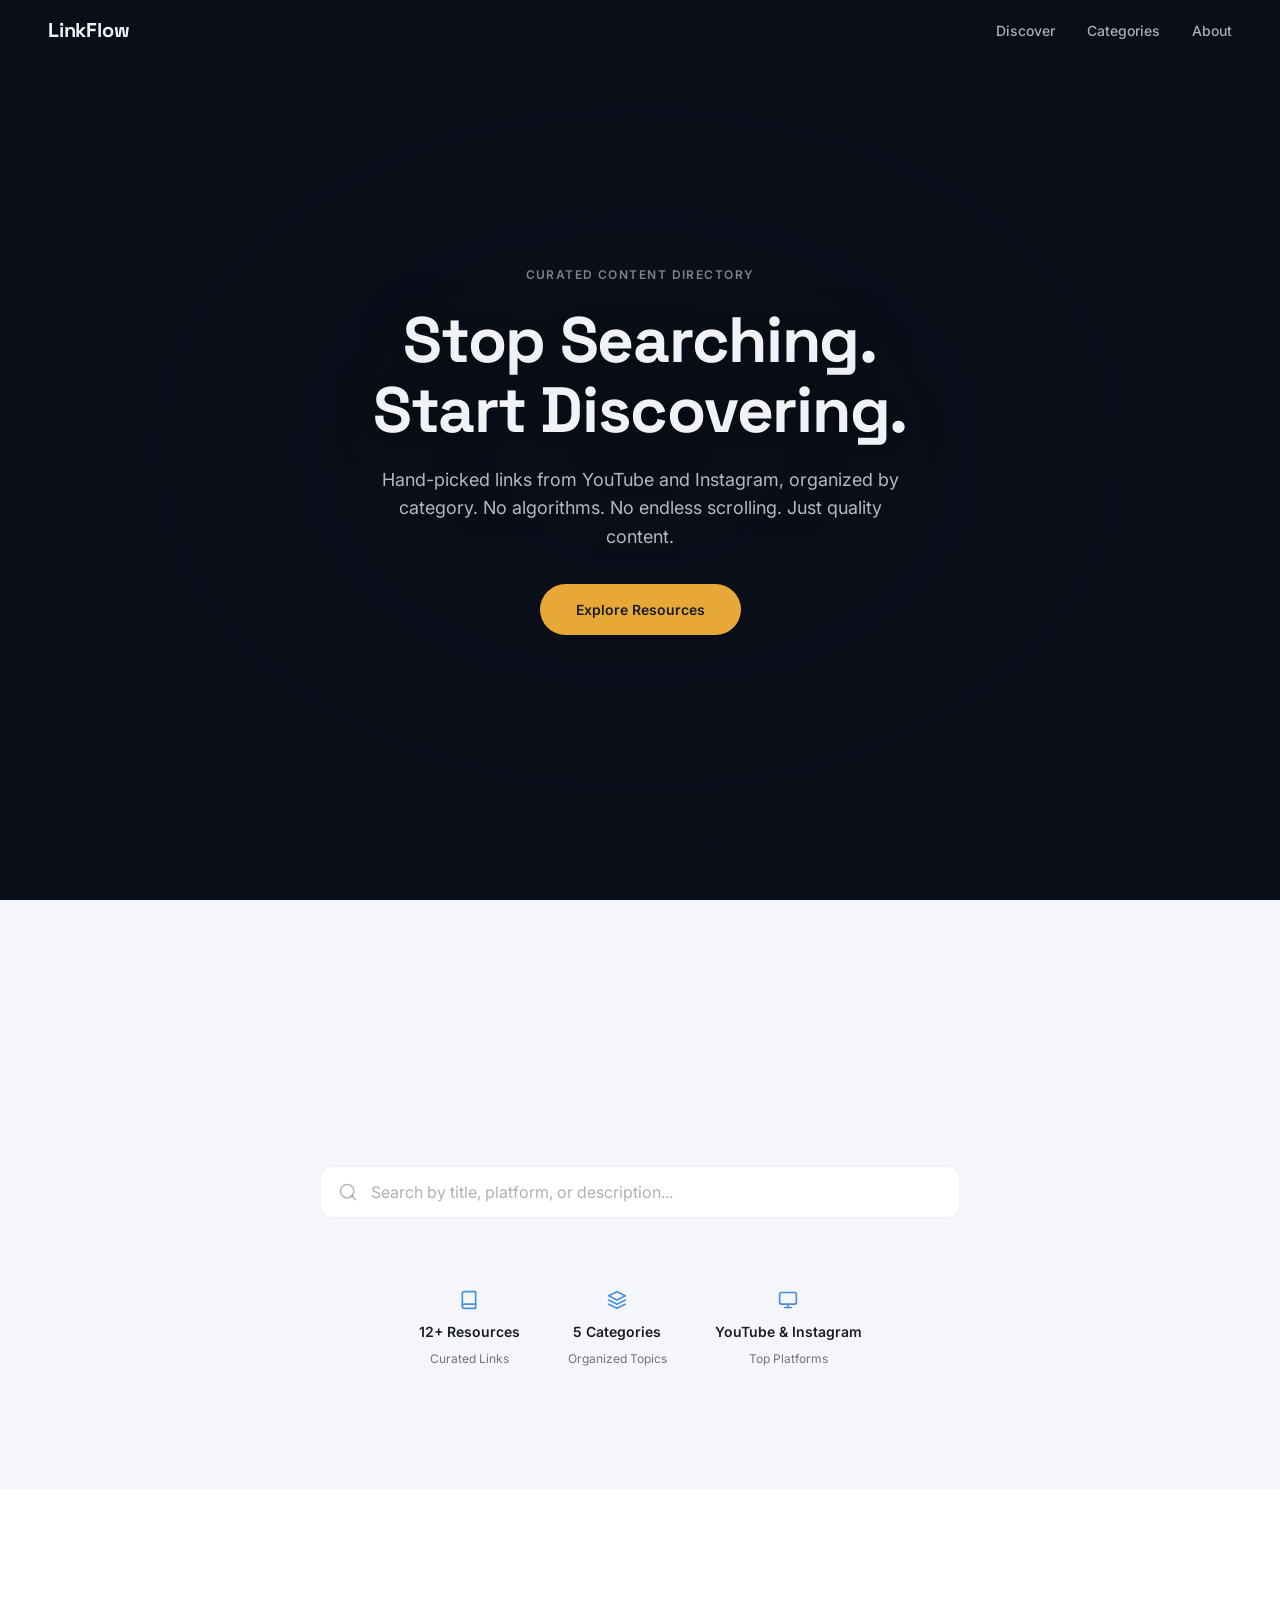
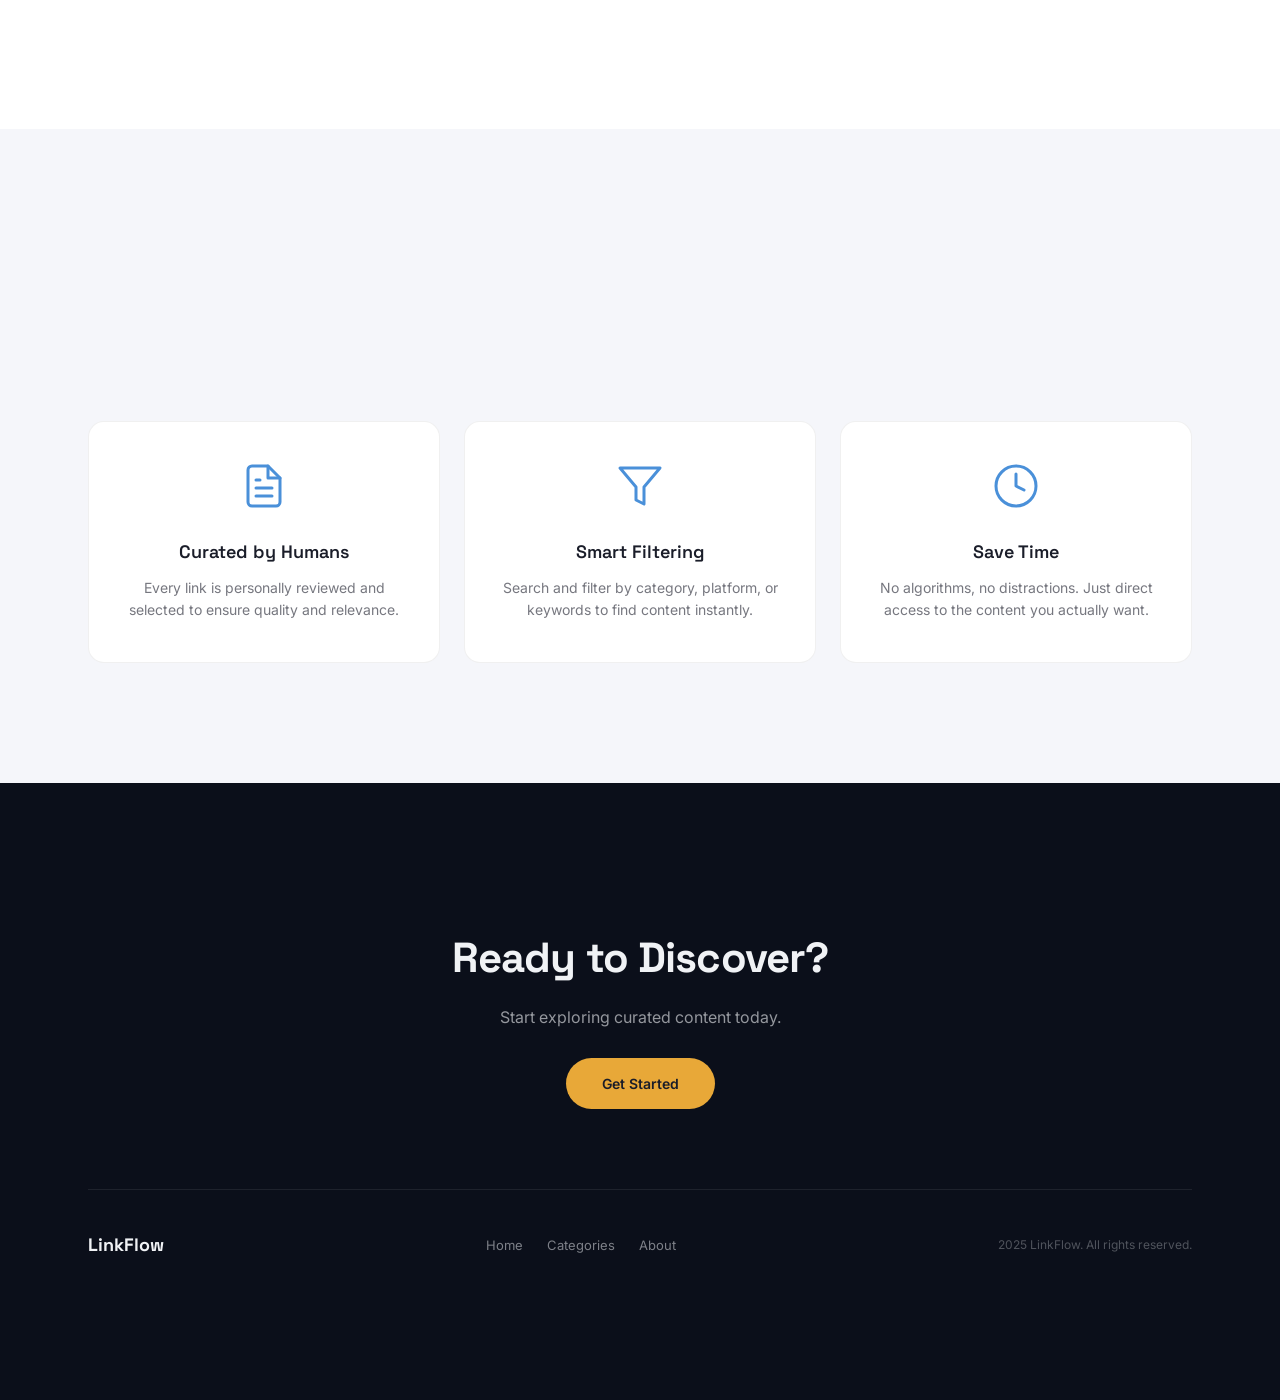
==== index.html @ e03441e5 "This is LinkFlow" ====
<!DOCTYPE html>
<html lang="en">
<head>
  <meta charset="UTF-8">
  <meta name="viewport" content="width=device-width, initial-scale=1.0">
  <title>LinkFlow - Stop Searching. Start Discovering.</title>
  <meta name="description" content="Hand-picked links from YouTube and Instagram, organized by category. No algorithms. No endless scrolling. Just quality content.">

  <!-- Fonts -->
  <link rel="preconnect" href="https://fonts.googleapis.com">
  <link rel="preconnect" href="https://fonts.gstatic.com" crossorigin>
  <link href="https://fonts.googleapis.com/css2?family=Space+Grotesk:wght@400;500;600;700&family=Inter:wght@400;500;600&display=swap" rel="stylesheet">

  <!-- Styles -->
  <link rel="stylesheet" href="style.css">
</head>
<body>

  <!-- ========== NAVIGATION ========== -->
  <nav class="navbar" id="navbar">
    <div class="nav-brand">LinkFlow</div>
    <ul class="nav-links" id="nav-links">
      <li><a href="#hero">Discover</a></li>
      <li><a href="#browse">Categories</a></li>
      <li><a href="#how-it-works">About</a></li>
    </ul>
    <button class="nav-toggle" id="nav-toggle" aria-label="Toggle navigation menu">
      <span></span>
      <span></span>
      <span></span>
    </button>
  </nav>

  <!-- ========== HERO SECTION ========== -->
  <section class="hero" id="hero">
    <!-- Three.js Canvas Background -->
    <canvas id="hero-canvas"></canvas>

    <!-- Subtle radial gradient overlay for text readability -->
    <div class="hero-overlay"></div>

    <!-- Hero Content -->
    <div class="hero-content">
      <p class="hero-eyebrow">Curated Content Directory</p>
      <h1 class="hero-headline">Stop Searching. Start Discovering.</h1>
      <p class="hero-subtitle">
        Hand-picked links from YouTube and Instagram, organized by category. 
        No algorithms. No endless scrolling. Just quality content.
      </p>
      <a href="#browse" class="hero-cta">Explore Resources</a>
    </div>
  </section>

  <!-- ========== CONTENT BAND 1: CATEGORY FILTERS & SEARCH ========== -->
  <section class="content-band content-band-light" id="browse">
    <div class="container">
      <div class="section-header">
        <h2 class="section-title">Browse by Category</h2>
        <p class="section-subtitle">Filter resources to find exactly what you need</p>
      </div>

      <!-- Search Bar -->
      <div class="search-wrapper">
        <svg class="search-icon" width="20" height="20" viewBox="0 0 24 24" fill="none" stroke="currentColor" stroke-width="2" stroke-linecap="round" stroke-linejoin="round">
          <circle cx="11" cy="11" r="8"></circle>
          <line x1="21" y1="21" x2="16.65" y2="16.65"></line>
        </svg>
        <input 
          type="text" 
          class="search-input" 
          id="search-input" 
          placeholder="Search by title, platform, or description..."
          aria-label="Search resources"
        >
      </div>

      <!-- Category Chips -->
      <div class="category-chips" id="category-chips">
        <!-- Chips rendered by JavaScript -->
      </div>

      <!-- Stats Row -->
      <div class="stats-row">
        <div class="stat-item">
          <svg width="20" height="20" viewBox="0 0 24 24" fill="none" stroke="currentColor" stroke-width="2" stroke-linecap="round" stroke-linejoin="round">
            <path d="M4 19.5A2.5 2.5 0 0 1 6.5 17H20"></path>
            <path d="M6.5 2H20v20H6.5A2.5 2.5 0 0 1 4 19.5v-15A2.5 2.5 0 0 1 6.5 2z"></path>
          </svg>
          <span class="stat-value">12+ Resources</span>
          <span class="stat-label">Curated Links</span>
        </div>
        <div class="stat-item">
          <svg width="20" height="20" viewBox="0 0 24 24" fill="none" stroke="currentColor" stroke-width="2" stroke-linecap="round" stroke-linejoin="round">
            <polygon points="12 2 2 7 12 12 22 7 12 2"></polygon>
            <polyline points="2 17 12 22 22 17"></polyline>
            <polyline points="2 12 12 17 22 12"></polyline>
          </svg>
          <span class="stat-value">5 Categories</span>
          <span class="stat-label">Organized Topics</span>
        </div>
        <div class="stat-item">
          <svg width="20" height="20" viewBox="0 0 24 24" fill="none" stroke="currentColor" stroke-width="2" stroke-linecap="round" stroke-linejoin="round">
            <rect x="2" y="3" width="20" height="14" rx="2" ry="2"></rect>
            <line x1="8" y1="21" x2="16" y2="21"></line>
            <line x1="12" y1="17" x2="12" y2="21"></line>
          </svg>
          <span class="stat-value">YouTube & Instagram</span>
          <span class="stat-label">Top Platforms</span>
        </div>
      </div>
    </div>
  </section>

  <!-- ========== CONTENT BAND 2: RESOURCE CARDS ========== -->
  <section class="content-band content-band-white" id="resources">
    <div class="container">
      <div class="cards-grid" id="cards-grid">
        <!-- Resource cards rendered by JavaScript -->
      </div>

      <!-- No results message (hidden by default) -->
      <div class="no-results" id="no-results" style="display: none;">
        <svg width="48" height="48" viewBox="0 0 24 24" fill="none" stroke="currentColor" stroke-width="1.5" stroke-linecap="round" stroke-linejoin="round">
          <circle cx="11" cy="11" r="8"></circle>
          <line x1="21" y1="21" x2="16.65" y2="16.65"></line>
        </svg>
        <h3>No resources found</h3>
        <p>Try adjusting your search or filter to find what you're looking for.</p>
      </div>
    </div>
  </section>

  <!-- ========== CONTENT BAND 3: HOW IT WORKS ========== -->
  <section class="content-band content-band-light" id="how-it-works">
    <div class="container">
      <div class="section-header">
        <h2 class="section-title">How LinkFlow Works</h2>
        <p class="section-subtitle">We hand-pick the best content so you don't have to waste time scrolling</p>
      </div>

      <div class="features-grid">
        <!-- Feature Card 1 -->
        <div class="feature-card">
          <div class="feature-icon">
            <svg width="48" height="48" viewBox="0 0 24 24" fill="none" stroke="currentColor" stroke-width="1.5" stroke-linecap="round" stroke-linejoin="round">
              <path d="M14 2H6a2 2 0 0 0-2 2v16a2 2 0 0 0 2 2h12a2 2 0 0 0 2-2V8z"></path>
              <polyline points="14 2 14 8 20 8"></polyline>
              <line x1="16" y1="13" x2="8" y2="13"></line>
              <line x1="16" y1="17" x2="8" y2="17"></line>
              <polyline points="10 9 9 9 8 9"></polyline>
            </svg>
          </div>
          <h3 class="feature-title">Curated by Humans</h3>
          <p class="feature-description">Every link is personally reviewed and selected to ensure quality and relevance.</p>
        </div>

        <!-- Feature Card 2 -->
        <div class="feature-card">
          <div class="feature-icon">
            <svg width="48" height="48" viewBox="0 0 24 24" fill="none" stroke="currentColor" stroke-width="1.5" stroke-linecap="round" stroke-linejoin="round">
              <polygon points="22 3 2 3 10 12.46 10 19 14 21 14 12.46 22 3"></polygon>
            </svg>
          </div>
          <h3 class="feature-title">Smart Filtering</h3>
          <p class="feature-description">Search and filter by category, platform, or keywords to find content instantly.</p>
        </div>

        <!-- Feature Card 3 -->
        <div class="feature-card">
          <div class="feature-icon">
            <svg width="48" height="48" viewBox="0 0 24 24" fill="none" stroke="currentColor" stroke-width="1.5" stroke-linecap="round" stroke-linejoin="round">
              <circle cx="12" cy="12" r="10"></circle>
              <polyline points="12 6 12 12 16 14"></polyline>
            </svg>
          </div>
          <h3 class="feature-title">Save Time</h3>
          <p class="feature-description">No algorithms, no distractions. Just direct access to the content you actually want.</p>
        </div>
      </div>
    </div>
  </section>

  <!-- ========== CONTENT BAND 4: CTA & FOOTER ========== -->
  <footer class="content-band content-band-dark" id="footer">
    <div class="container">
      <div class="cta-section">
        <h2 class="cta-title">Ready to Discover?</h2>
        <p class="cta-subtitle">Start exploring curated content today.</p>
        <a href="#browse" class="cta-button">Get Started</a>
      </div>

      <div class="footer-divider"></div>

      <div class="footer-row">
        <div class="footer-brand">LinkFlow</div>
        <div class="footer-links">
          <a href="#hero">Home</a>
          <a href="#browse">Categories</a>
          <a href="#how-it-works">About</a>
        </div>
        <div class="footer-copyright">2025 LinkFlow. All rights reserved.</div>
      </div>
    </div>
  </footer>

  <!-- ========== SCRIPTS ========== -->
  <!-- Load Three.js from CDN -->
  <script type="importmap">
  {
    "imports": {
      "three": "https://unpkg.com/three@0.160.0/build/three.module.js",
      "three/addons/": "https://unpkg.com/three@0.160.0/examples/jsm/"
    }
  }
  </script>

  <!-- Resources Data -->
  <script src="resources.js"></script>

  <!-- Main Application Script -->
  <script type="module" src="script.js"></script>
</body>
</html>
---- style.css ----
/* ============================================================
   LinkFlow - Main Stylesheet
   Clean, modern, minimal design with responsive layout.
   Uses CSS custom properties for easy theming.
   ============================================================ */

/* ---------- CSS Custom Properties (Variables) ---------- */
:root {
  /* Colors */
  --color-bg-dark: #0B0F1A;
  --color-bg-light: #F5F6FA;
  --color-bg-white: #FFFFFF;
  --color-text-light: #F0F2F5;
  --color-text-dark: #1A1D29;
  --color-text-muted: rgba(26, 29, 41, 0.6);
  --color-text-muted-light: rgba(240, 242, 245, 0.6);
  --color-accent-blue: #4A90D9;
  --color-accent-amber: #E8A838;
  --color-accent-amber-hover: #F0B84A;
  --color-card-dark: #141B2D;
  --color-border-dark: rgba(255, 255, 255, 0.08);
  --color-border-light: rgba(0, 0, 0, 0.06);
  --color-border-focus: rgba(74, 144, 217, 0.2);
  --color-shadow: rgba(0, 0, 0, 0.08);

  /* Platform colors */
  --color-youtube: #FF0000;
  --color-instagram: #E4405F;

  /* Category colors */
  --color-education: #4A90D9;
  --color-programming: #7B68EE;
  --color-fitness: #2ECC71;
  --color-entertainment: #E67E22;
  --color-gaming: #9B59B6;

  /* Typography */
  --font-headline: 'Space Grotesk', sans-serif;
  --font-body: 'Inter', sans-serif;

  /* Spacing */
  --max-width: 1200px;
  --section-padding: 120px;
  --container-padding: 48px;

  /* Transitions */
  --transition-fast: all 0.2s ease;
  --transition-medium: all 0.3s ease;
  --transition-slow: all 0.6s cubic-bezier(0.16, 1, 0.3, 1);
}

/* ---------- Reset & Base Styles ---------- */
*, *::before, *::after {
  margin: 0;
  padding: 0;
  box-sizing: border-box;
}

html {
  scroll-behavior: smooth;
}

body {
  font-family: var(--font-body);
  font-size: 16px;
  font-weight: 400;
  line-height: 1.65;
  color: var(--color-text-dark);
  background-color: var(--color-bg-dark);
  overflow-x: hidden;
  -webkit-font-smoothing: antialiased;
  -moz-osx-font-smoothing: grayscale;
}

a {
  color: inherit;
  text-decoration: none;
}

button {
  cursor: pointer;
  border: none;
  background: none;
  font-family: inherit;
}

img {
  max-width: 100%;
  height: auto;
  display: block;
}

/* ---------- Container ---------- */
.container {
  max-width: var(--max-width);
  margin: 0 auto;
  padding: 0 var(--container-padding);
}

/* ---------- Navigation ---------- */
.navbar {
  position: fixed;
  top: 0;
  left: 0;
  right: 0;
  height: 60px;
  display: flex;
  align-items: center;
  justify-content: space-between;
  padding: 0 var(--container-padding);
  z-index: 1000;
  background: rgba(11, 15, 26, 0.85);
  backdrop-filter: blur(12px);
  -webkit-backdrop-filter: blur(12px);
  transition: var(--transition-medium);
}

.navbar-solid {
  background: var(--color-bg-dark);
  border-bottom: 1px solid var(--color-border-dark);
}

.nav-brand {
  font-family: var(--font-headline);
  font-size: 20px;
  font-weight: 700;
  color: var(--color-text-light);
  letter-spacing: -0.01em;
}

.nav-links {
  display: flex;
  list-style: none;
  gap: 32px;
}

.nav-links a {
  font-family: var(--font-body);
  font-size: 14px;
  font-weight: 500;
  color: rgba(240, 242, 245, 0.7);
  transition: var(--transition-fast);
  position: relative;
}

.nav-links a::after {
  content: '';
  position: absolute;
  bottom: -4px;
  left: 0;
  width: 0;
  height: 2px;
  background: var(--color-accent-blue);
  transition: width 0.25s ease;
}

.nav-links a:hover {
  color: var(--color-text-light);
}

.nav-links a:hover::after {
  width: 100%;
}

/* Mobile Navigation Toggle */
.nav-toggle {
  display: none;
  flex-direction: column;
  gap: 5px;
  padding: 4px;
  z-index: 1001;
}

.nav-toggle span {
  display: block;
  width: 24px;
  height: 2px;
  background: var(--color-text-light);
  transition: var(--transition-fast);
}

.nav-toggle-active span:nth-child(1) {
  transform: rotate(45deg) translate(5px, 5px);
}

.nav-toggle-active span:nth-child(2) {
  opacity: 0;
}

.nav-toggle-active span:nth-child(3) {
  transform: rotate(-45deg) translate(5px, -5px);
}

/* ---------- Hero Section ---------- */
.hero {
  position: relative;
  width: 100vw;
  height: 100vh;
  display: flex;
  align-items: center;
  justify-content: center;
  overflow: hidden;
}

#hero-canvas {
  position: fixed;
  top: 0;
  left: 0;
  width: 100%;
  height: 100%;
  z-index: 0;
}

.hero-overlay {
  position: absolute;
  top: 0;
  left: 0;
  width: 100%;
  height: 100%;
  background: radial-gradient(ellipse at center, rgba(11, 15, 26, 0.3) 0%, transparent 70%);
  z-index: 1;
  pointer-events: none;
}

.hero-content {
  position: relative;
  z-index: 2;
  text-align: center;
  max-width: 640px;
  padding: 0 24px;
  opacity: 0;
  transform: translateY(30px);
  animation: heroFadeIn 0.8s cubic-bezier(0.16, 1, 0.3, 1) 0.3s forwards;
}

@keyframes heroFadeIn {
  to {
    opacity: 1;
    transform: translateY(0);
  }
}

.hero-eyebrow {
  font-family: var(--font-body);
  font-size: 12px;
  font-weight: 600;
  letter-spacing: 0.12em;
  text-transform: uppercase;
  color: rgba(240, 242, 245, 0.5);
  margin-bottom: 20px;
  opacity: 0;
  animation: heroFadeIn 0.8s cubic-bezier(0.16, 1, 0.3, 1) 0.2s forwards;
}

.hero-headline {
  font-family: var(--font-headline);
  font-size: 64px;
  font-weight: 700;
  letter-spacing: -0.02em;
  color: var(--color-text-light);
  line-height: 1.1;
  text-shadow: 0 2px 40px rgba(0, 0, 0, 0.6);
  margin-bottom: 20px;
  opacity: 0;
  animation: heroFadeIn 0.8s cubic-bezier(0.16, 1, 0.3, 1) 0.4s forwards;
}

.hero-subtitle {
  font-family: var(--font-body);
  font-size: 18px;
  font-weight: 400;
  color: rgba(240, 242, 245, 0.75);
  line-height: 1.6;
  max-width: 540px;
  margin: 0 auto 32px;
  text-shadow: 0 1px 20px rgba(0, 0, 0, 0.5);
  opacity: 0;
  animation: heroFadeIn 0.8s cubic-bezier(0.16, 1, 0.3, 1) 0.55s forwards;
}

.hero-cta {
  display: inline-block;
  background: var(--color-accent-amber);
  color: var(--color-text-dark);
  padding: 14px 36px;
  border-radius: 50px;
  font-family: var(--font-body);
  font-size: 14px;
  font-weight: 600;
  transition: var(--transition-medium);
  opacity: 0;
  animation: heroFadeIn 0.8s cubic-bezier(0.16, 1, 0.3, 1) 0.7s forwards;
}

.hero-cta:hover {
  background: var(--color-accent-amber-hover);
  transform: scale(1.04);
}

/* ---------- Content Bands ---------- */
.content-band {
  position: relative;
  z-index: 10;
  padding: var(--section-padding) 0;
}

.content-band-light {
  background: var(--color-bg-light);
}

.content-band-white {
  background: var(--color-bg-white);
}

.content-band-dark {
  background: var(--color-bg-dark);
}

/* ---------- Section Headers ---------- */
.section-header {
  text-align: center;
  margin-bottom: 48px;
  opacity: 0;
  transform: translateY(40px);
  transition: opacity 0.7s ease, transform 0.7s cubic-bezier(0.16, 1, 0.3, 1);
}

.section-header.visible {
  opacity: 1;
  transform: translateY(0);
}

.section-title {
  font-family: var(--font-headline);
  font-size: 36px;
  font-weight: 600;
  color: var(--color-text-dark);
  margin-bottom: 12px;
}

.section-subtitle {
  font-family: var(--font-body);
  font-size: 16px;
  font-weight: 400;
  color: var(--color-text-muted);
  max-width: 480px;
  margin: 0 auto;
}

/* ---------- Page Header (for sub-pages) ---------- */
.page-header {
  position: relative;
  z-index: 10;
  background: var(--color-bg-dark);
  padding: 140px 0 60px;
  text-align: center;
}

.page-title {
  font-family: var(--font-headline);
  font-size: 48px;
  font-weight: 700;
  color: var(--color-text-light);
  letter-spacing: -0.02em;
  margin-bottom: 12px;
}

.page-subtitle {
  font-family: var(--font-body);
  font-size: 16px;
  color: rgba(240, 242, 245, 0.6);
}

/* ---------- Search Bar ---------- */
.search-wrapper {
  position: relative;
  max-width: 640px;
  margin: 0 auto 32px;
}

.search-icon {
  position: absolute;
  left: 18px;
  top: 50%;
  transform: translateY(-50%);
  color: rgba(26, 29, 41, 0.3);
  pointer-events: none;
}

.search-input {
  width: 100%;
  height: 52px;
  background: var(--color-bg-white);
  border: 1px solid var(--color-border-light);
  border-radius: 12px;
  padding: 0 20px 0 50px;
  font-family: var(--font-body);
  font-size: 16px;
  color: var(--color-text-dark);
  outline: none;
  transition: var(--transition-fast);
}

.search-input::placeholder {
  color: rgba(26, 29, 41, 0.35);
}

.search-input:focus {
  border-color: var(--color-accent-blue);
  box-shadow: 0 0 0 3px rgba(74, 144, 217, 0.12);
}

/* ---------- Category Chips ---------- */
.category-chips {
  display: flex;
  flex-wrap: wrap;
  justify-content: center;
  gap: 10px;
  margin-bottom: 40px;
}

.chip {
  padding: 10px 24px;
  border-radius: 50px;
  font-family: var(--font-body);
  font-size: 13px;
  font-weight: 500;
  border: 1px solid var(--color-border-light);
  background: var(--color-bg-white);
  color: var(--color-text-dark);
  cursor: pointer;
  transition: var(--transition-fast);
  user-select: none;
  outline: none;
}

.chip:hover {
  background: #F0F2F5;
}

.chip:focus {
  box-shadow: 0 0 0 2px var(--color-accent-blue);
}

.chip.active {
  background: var(--color-text-dark);
  color: var(--color-bg-white);
  border-color: var(--color-text-dark);
}

/* ---------- Stats Row ---------- */
.stats-row {
  display: flex;
  justify-content: center;
  gap: 48px;
  flex-wrap: wrap;
  margin-top: 20px;
}

.stat-item {
  display: flex;
  flex-direction: column;
  align-items: center;
  gap: 6px;
  color: var(--color-text-dark);
}

.stat-item svg {
  color: var(--color-accent-blue);
  margin-bottom: 4px;
}

.stat-value {
  font-family: var(--font-body);
  font-size: 14px;
  font-weight: 600;
  color: var(--color-text-dark);
}

.stat-label {
  font-family: var(--font-body);
  font-size: 12px;
  color: var(--color-text-muted);
}

/* ---------- Cards Grid ---------- */
.cards-grid {
  display: grid;
  grid-template-columns: repeat(3, 1fr);
  gap: 24px;
}

/* ---------- Resource Card ---------- */
.resource-card {
  position: relative;
  background: var(--color-bg-white);
  border: 1px solid var(--color-border-light);
  border-radius: 16px;
  padding: 28px;
  box-shadow: 0 2px 12px rgba(0, 0, 0, 0.04);
  cursor: pointer;
  transition: var(--transition-medium);
  overflow: hidden;
}

.resource-card:hover {
  transform: translateY(-4px);
  box-shadow: 0 8px 32px rgba(0, 0, 0, 0.08);
  border-color: var(--color-border-focus);
}

.resource-card:focus {
  outline: 2px solid var(--color-accent-blue);
  outline-offset: 2px;
}

/* Card entrance animation */
.resource-card {
  opacity: 0;
  transform: translateY(50px);
}

.resource-card.visible {
  opacity: 1;
  transform: translateY(0);
  transition: opacity 0.6s ease, transform 0.6s cubic-bezier(0.16, 1, 0.3, 1);
}

/* Platform badge */
.platform-badge {
  position: absolute;
  top: 20px;
  right: 20px;
  width: 28px;
  height: 28px;
  border-radius: 50%;
  display: flex;
  align-items: center;
  justify-content: center;
  font-family: var(--font-headline);
  font-size: 12px;
  font-weight: 700;
  color: #FFFFFF;
}

.platform-badge.youtube {
  background: var(--color-youtube);
}

.platform-badge.instagram {
  background: var(--color-instagram);
}

/* Category tag */
.category-tag {
  display: inline-block;
  padding: 4px 12px;
  border-radius: 20px;
  font-family: var(--font-body);
  font-size: 11px;
  font-weight: 600;
  text-transform: uppercase;
  letter-spacing: 0.04em;
  margin-bottom: 12px;
}

/* Card title */
.card-title {
  font-family: var(--font-headline);
  font-size: 18px;
  font-weight: 600;
  color: var(--color-text-dark);
  margin-bottom: 8px;
  line-height: 1.3;
  padding-right: 36px;
}

/* Card description */
.card-description {
  font-family: var(--font-body);
  font-size: 14px;
  font-weight: 400;
  color: var(--color-text-muted);
  line-height: 1.5;
  display: -webkit-box;
  -webkit-line-clamp: 2;
  -webkit-box-orient: vertical;
  overflow: hidden;
  margin-bottom: 16px;
}

/* Card action row */
.card-action {
  display: flex;
  align-items: center;
  justify-content: space-between;
  margin-top: auto;
}

.card-action-link {
  font-family: var(--font-body);
  font-size: 13px;
  font-weight: 600;
  color: var(--color-accent-blue);
  display: flex;
  align-items: center;
  gap: 6px;
  transition: var(--transition-fast);
}

.card-action-link:hover {
  gap: 10px;
}

.card-action-link svg {
  width: 14px;
  height: 14px;
}

.card-external-icon {
  color: rgba(26, 29, 41, 0.25);
}

/* ---------- No Results ---------- */
.no-results {
  text-align: center;
  padding: 60px 20px;
  color: var(--color-text-muted);
}

.no-results svg {
  margin: 0 auto 16px;
  color: rgba(26, 29, 41, 0.2);
}

.no-results h3 {
  font-family: var(--font-headline);
  font-size: 20px;
  font-weight: 600;
  color: var(--color-text-dark);
  margin-bottom: 8px;
}

.no-results p {
  font-size: 14px;
}

/* ---------- Feature Cards (How It Works) ---------- */
.features-grid {
  display: grid;
  grid-template-columns: repeat(3, 1fr);
  gap: 24px;
}

.feature-card {
  background: var(--color-bg-white);
  border-radius: 16px;
  padding: 40px 32px;
  text-align: center;
  border: 1px solid var(--color-border-light);
  transition: var(--transition-medium);
}

.feature-card:hover {
  box-shadow: 0 8px 32px rgba(0, 0, 0, 0.06);
  transform: translateY(-2px);
}

.feature-icon {
  color: var(--color-accent-blue);
  margin-bottom: 20px;
}

.feature-title {
  font-family: var(--font-headline);
  font-size: 18px;
  font-weight: 600;
  color: var(--color-text-dark);
  margin-bottom: 10px;
}

.feature-description {
  font-family: var(--font-body);
  font-size: 14px;
  font-weight: 400;
  color: var(--color-text-muted);
  line-height: 1.6;
}

/* ---------- CTA Section ---------- */
.cta-section {
  text-align: center;
  padding: 20px 0;
}

.cta-title {
  font-family: var(--font-headline);
  font-size: 42px;
  font-weight: 700;
  color: var(--color-text-light);
  letter-spacing: -0.02em;
  margin-bottom: 12px;
}

.cta-subtitle {
  font-family: var(--font-body);
  font-size: 16px;
  font-weight: 400;
  color: var(--color-text-muted-light);
  margin-bottom: 28px;
}

.cta-button {
  display: inline-block;
  background: var(--color-accent-amber);
  color: var(--color-text-dark);
  padding: 14px 36px;
  border-radius: 50px;
  font-family: var(--font-body);
  font-size: 14px;
  font-weight: 600;
  transition: var(--transition-medium);
}

.cta-button:hover {
  background: var(--color-accent-amber-hover);
  transform: scale(1.04);
}

/* ---------- Footer ---------- */
.footer-divider {
  width: 100%;
  height: 1px;
  background: var(--color-border-dark);
  margin: 60px 0 40px;
}

.footer-row {
  display: flex;
  align-items: center;
  justify-content: space-between;
  flex-wrap: wrap;
  gap: 16px;
  padding-bottom: 20px;
}

.footer-brand {
  font-family: var(--font-headline);
  font-size: 18px;
  font-weight: 700;
  color: var(--color-text-light);
}

.footer-links {
  display: flex;
  gap: 24px;
}

.footer-links a {
  font-family: var(--font-body);
  font-size: 13px;
  font-weight: 400;
  color: rgba(240, 242, 245, 0.5);
  transition: var(--transition-fast);
}

.footer-links a:hover {
  color: var(--color-text-light);
}

.footer-copyright {
  font-family: var(--font-body);
  font-size: 12px;
  color: rgba(240, 242, 245, 0.3);
}

/* ---------- About Page ---------- */
.about-grid {
  display: grid;
  grid-template-columns: repeat(2, 1fr);
  gap: 24px;
  max-width: 800px;
  margin: 0 auto;
}

.about-card {
  background: var(--color-bg-white);
  border-radius: 16px;
  padding: 40px 32px;
  text-align: center;
  border: 1px solid var(--color-border-light);
  transition: var(--transition-medium);
}

.about-card:hover {
  box-shadow: 0 8px 32px rgba(0, 0, 0, 0.06);
}

.about-icon {
  color: var(--color-accent-blue);
  margin-bottom: 20px;
}

.about-card-title {
  font-family: var(--font-headline);
  font-size: 20px;
  font-weight: 600;
  color: var(--color-text-dark);
  margin-bottom: 12px;
}

.about-card-text {
  font-family: var(--font-body);
  font-size: 14px;
  font-weight: 400;
  color: var(--color-text-muted);
  line-height: 1.7;
}

.category-list {
  display: flex;
  flex-wrap: wrap;
  justify-content: center;
  gap: 8px;
  margin-top: 12px;
}

/* ---------- 3D Flip Card Transition Styles ---------- */
.flip-overlay {
  position: fixed;
  top: 0;
  left: 0;
  width: 100%;
  height: 100%;
  background: rgba(11, 15, 26, 0.6);
  backdrop-filter: blur(4px);
  -webkit-backdrop-filter: blur(4px);
  z-index: 998;
  opacity: 0;
  transition: opacity 0.3s ease;
  cursor: pointer;
}

.flip-card-clone {
  position: fixed;
  z-index: 999;
  margin: 0;
  transform-style: preserve-3d;
  transition: all 0.6s cubic-bezier(0.16, 1, 0.3, 1);
  border-radius: 16px;
  overflow: hidden;
}

.flip-card-clone .card-front {
  backface-visibility: hidden;
  -webkit-backface-visibility: hidden;
  position: relative;
  width: 100%;
  height: 100%;
}

.flip-card-clone .card-back {
  position: absolute;
  top: 0;
  left: 0;
  width: 100%;
  height: 100%;
  backface-visibility: hidden;
  -webkit-backface-visibility: hidden;
  transform: rotateY(180deg);
  background: #FFFFFF;
  border-radius: 16px;
  padding: 28px;
  box-sizing: border-box;
  border: 1px solid rgba(0, 0, 0, 0.06);
  box-shadow: 0 8px 32px rgba(0, 0, 0, 0.08);
  display: flex;
  flex-direction: column;
  justify-content: center;
  align-items: center;
  text-align: center;
}

.flip-card-close {
  position: absolute;
  top: 16px;
  right: 16px;
  font-size: 20px;
  color: rgba(26, 29, 41, 0.4);
  cursor: pointer;
  border: none;
  background: none;
  padding: 4px;
  z-index: 10;
  transition: color 0.2s ease;
}

.flip-card-close:hover {
  color: rgba(26, 29, 41, 0.8);
}

/* ---------- Reduced Motion ---------- */
@media (prefers-reduced-motion: reduce) {
  *,
  *::before,
  *::after {
    animation-duration: 0.01ms !important;
    animation-iteration-count: 1 !important;
    transition-duration: 0.01ms !important;
  }

  .hero-content,
  .hero-eyebrow,
  .hero-headline,
  .hero-subtitle,
  .hero-cta {
    opacity: 1;
    transform: none;
  }
}

/* ---------- Responsive: Tablet (768px - 1024px) ---------- */
@media (max-width: 1024px) {
  :root {
    --container-padding: 32px;
  }

  .hero-headline {
    font-size: 48px;
  }

  .cards-grid {
    grid-template-columns: repeat(2, 1fr);
  }

  .features-grid {
    grid-template-columns: repeat(2, 1fr);
  }

  .stats-row {
    gap: 32px;
  }

  .section-title {
    font-size: 32px;
  }
}

/* ---------- Responsive: Mobile (< 768px) ---------- */
@media (max-width: 768px) {
  :root {
    --container-padding: 20px;
    --section-padding: 80px;
  }

  .navbar {
    padding: 0 20px;
  }

  .nav-links {
    position: fixed;
    top: 60px;
    left: 0;
    right: 0;
    flex-direction: column;
    align-items: center;
    gap: 0;
    background: rgba(11, 15, 26, 0.97);
    padding: 16px 0;
    transform: translateY(-100%);
    opacity: 0;
    pointer-events: none;
    transition: transform 0.3s ease, opacity 0.3s ease;
  }

  .nav-links.nav-links-active {
    transform: translateY(0);
    opacity: 1;
    pointer-events: auto;
  }

  .nav-links li {
    width: 100%;
    text-align: center;
  }

  .nav-links a {
    display: block;
    padding: 14px 20px;
    font-size: 16px;
  }

  .nav-links a::after {
    display: none;
  }

  .nav-toggle {
    display: flex;
  }

  .hero-headline {
    font-size: 36px;
  }

  .hero-subtitle {
    font-size: 16px;
  }

  .hero-eyebrow {
    font-size: 11px;
  }

  .cards-grid {
    grid-template-columns: 1fr;
  }

  .features-grid {
    grid-template-columns: 1fr;
  }

  .about-grid {
    grid-template-columns: 1fr;
  }

  .stats-row {
    flex-direction: column;
    gap: 24px;
  }

  .category-chips {
    gap: 8px;
  }

  .chip {
    padding: 8px 18px;
    font-size: 12px;
  }

  .section-title {
    font-size: 28px;
  }

  .page-title {
    font-size: 36px;
  }

  .cta-title {
    font-size: 32px;
  }

  .footer-row {
    flex-direction: column;
    text-align: center;
    gap: 20px;
  }

  .footer-links {
    justify-content: center;
  }
}

/* ---------- Responsive: Small Mobile (< 480px) ---------- */
@media (max-width: 480px) {
  .hero-headline {
    font-size: 30px;
  }

  .resource-card {
    padding: 20px;
  }

  .feature-card {
    padding: 32px 24px;
  }

  .search-wrapper {
    margin-bottom: 20px;
  }

  .search-input {
    height: 46px;
    font-size: 14px;
  }
}
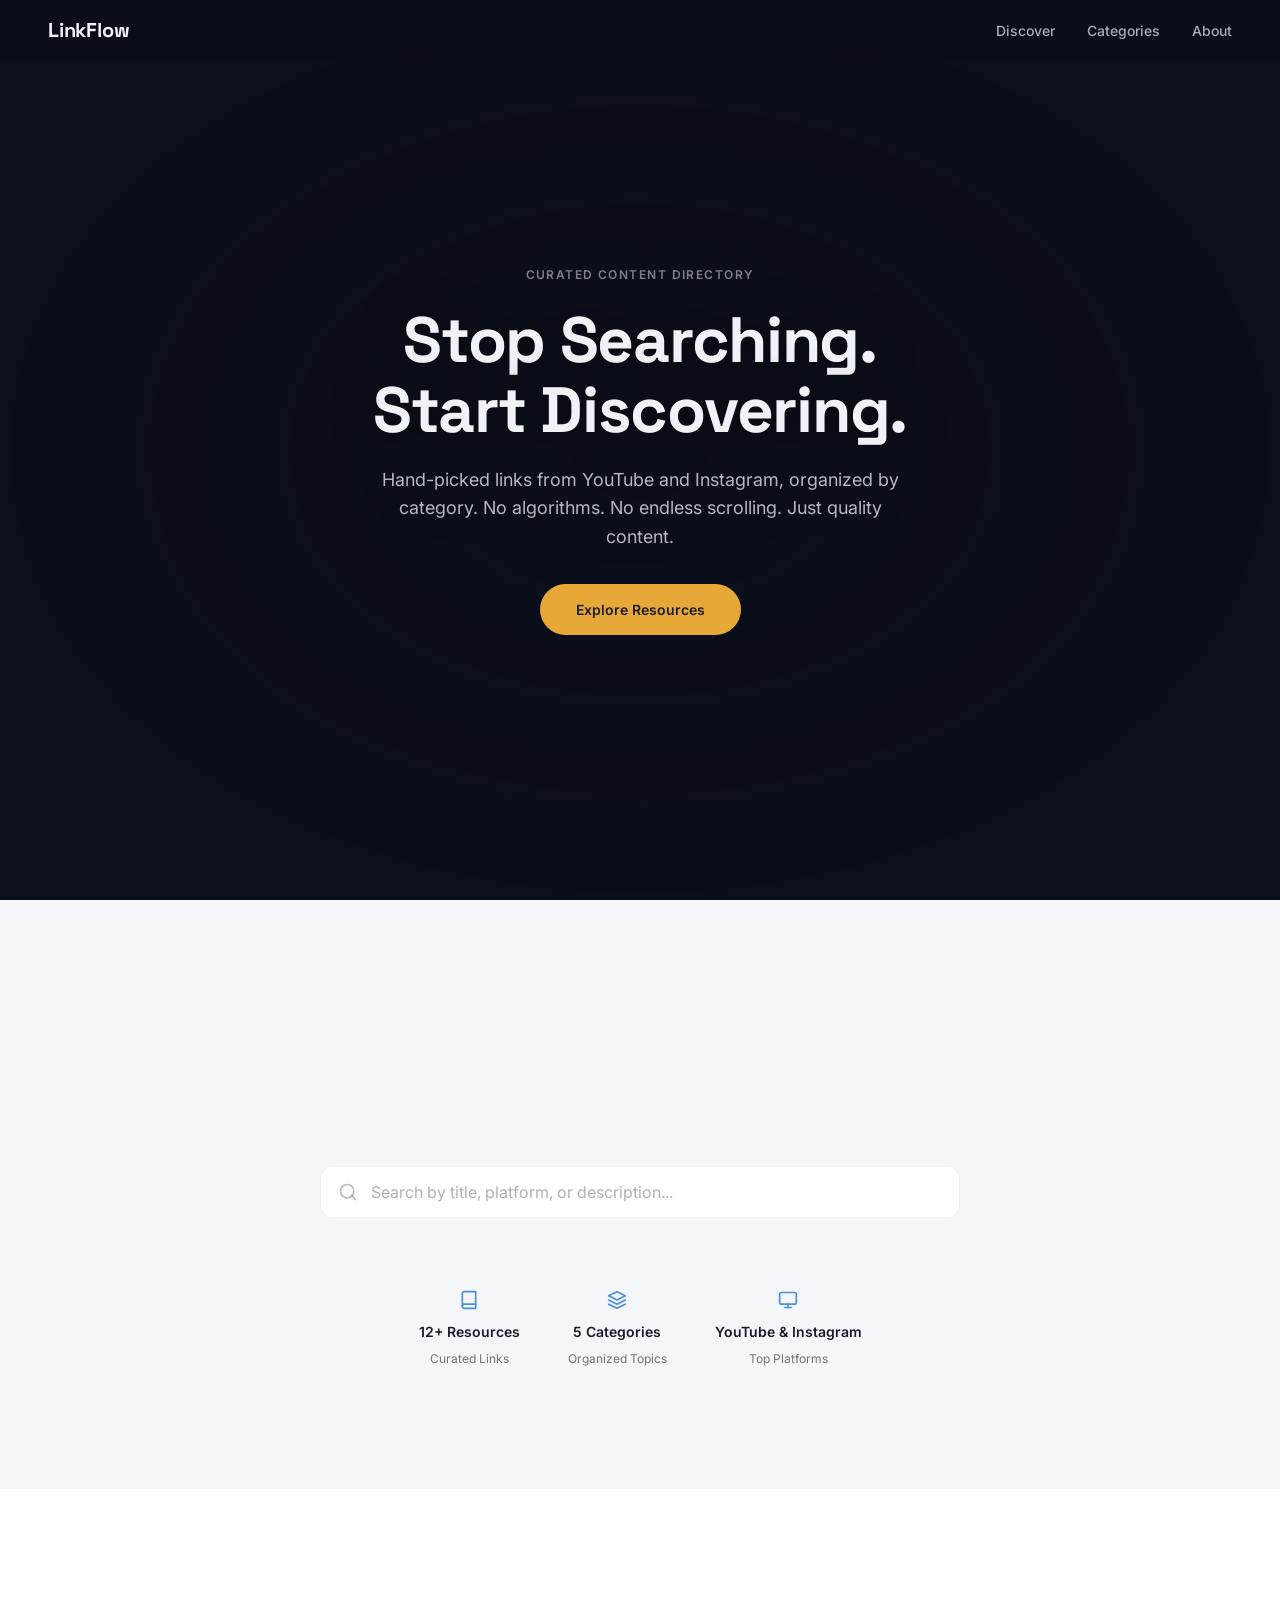
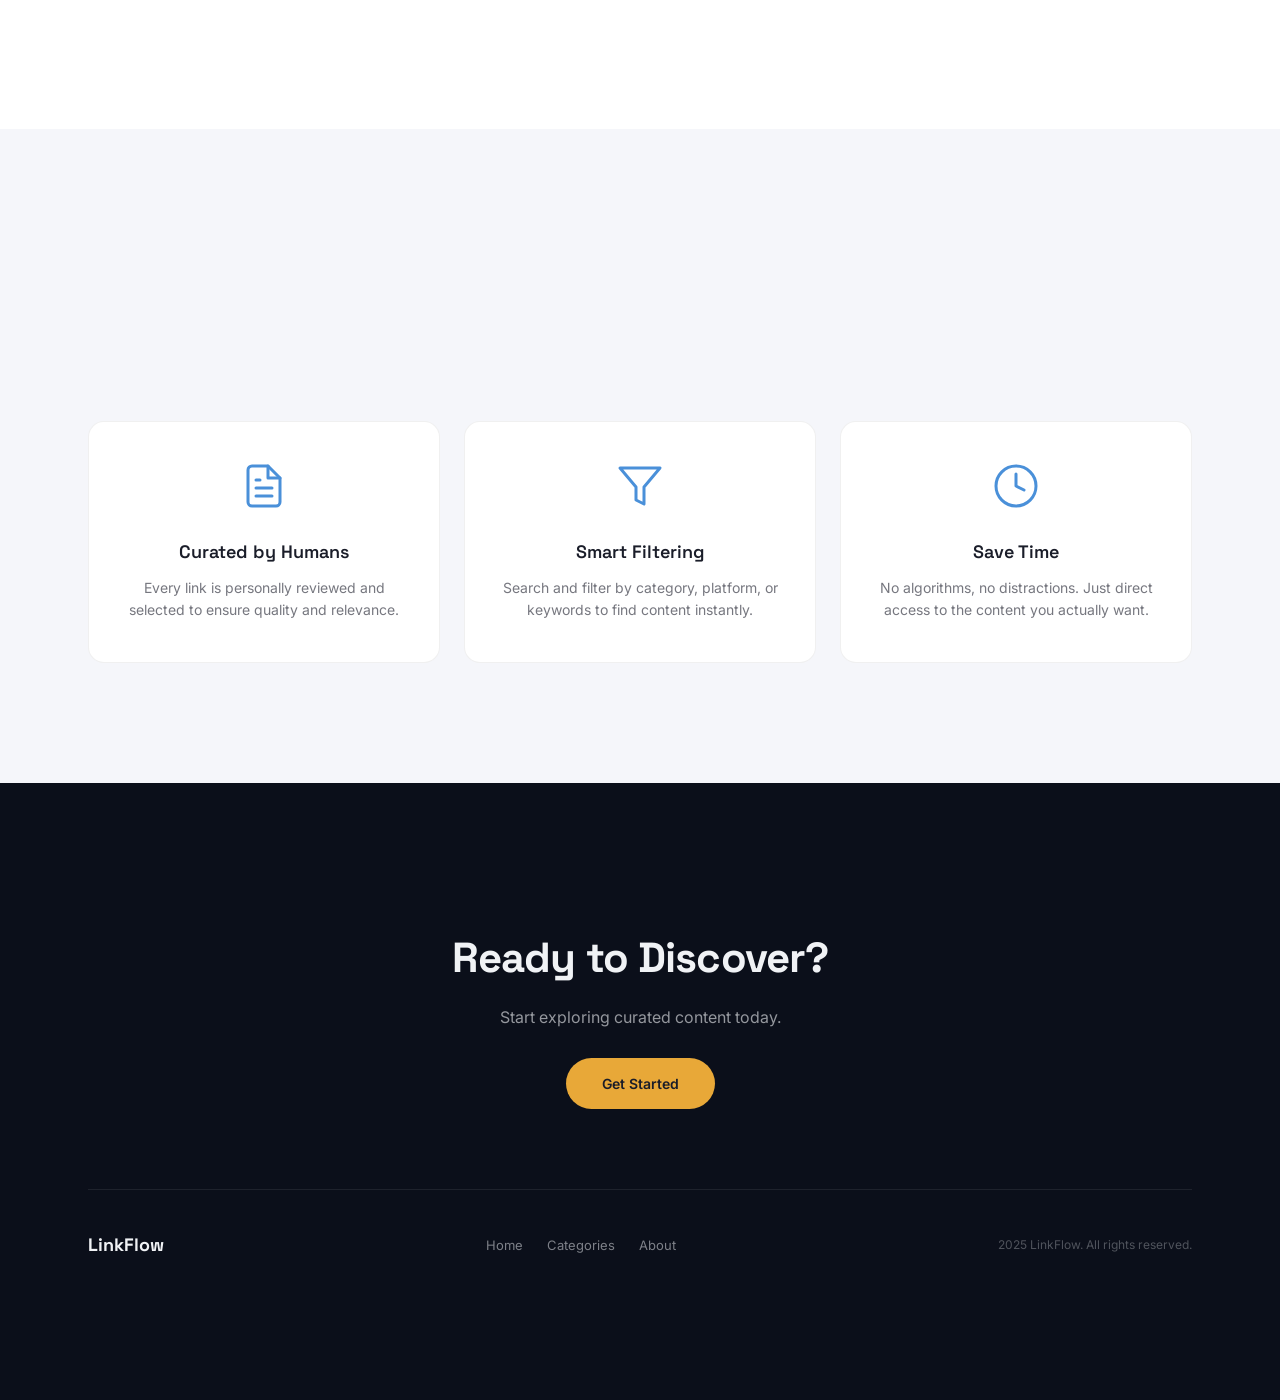
==== commit 3ce48963: "I don't know what i am commit" ====
--- a/index.html
+++ b/index.html
@@ -21,8 +21,8 @@
     <div class="nav-brand">LinkFlow</div>
     <ul class="nav-links" id="nav-links">
       <li><a href="#hero">Discover</a></li>
-      <li><a href="#browse">Categories</a></li>
-      <li><a href="#how-it-works">About</a></li>
+      <li><a href="./pages/categories.html">Categories</a></li>
+      <li><a href="./pages/about.html">About</a></li>
     </ul>
     <button class="nav-toggle" id="nav-toggle" aria-label="Toggle navigation menu">
       <span></span>
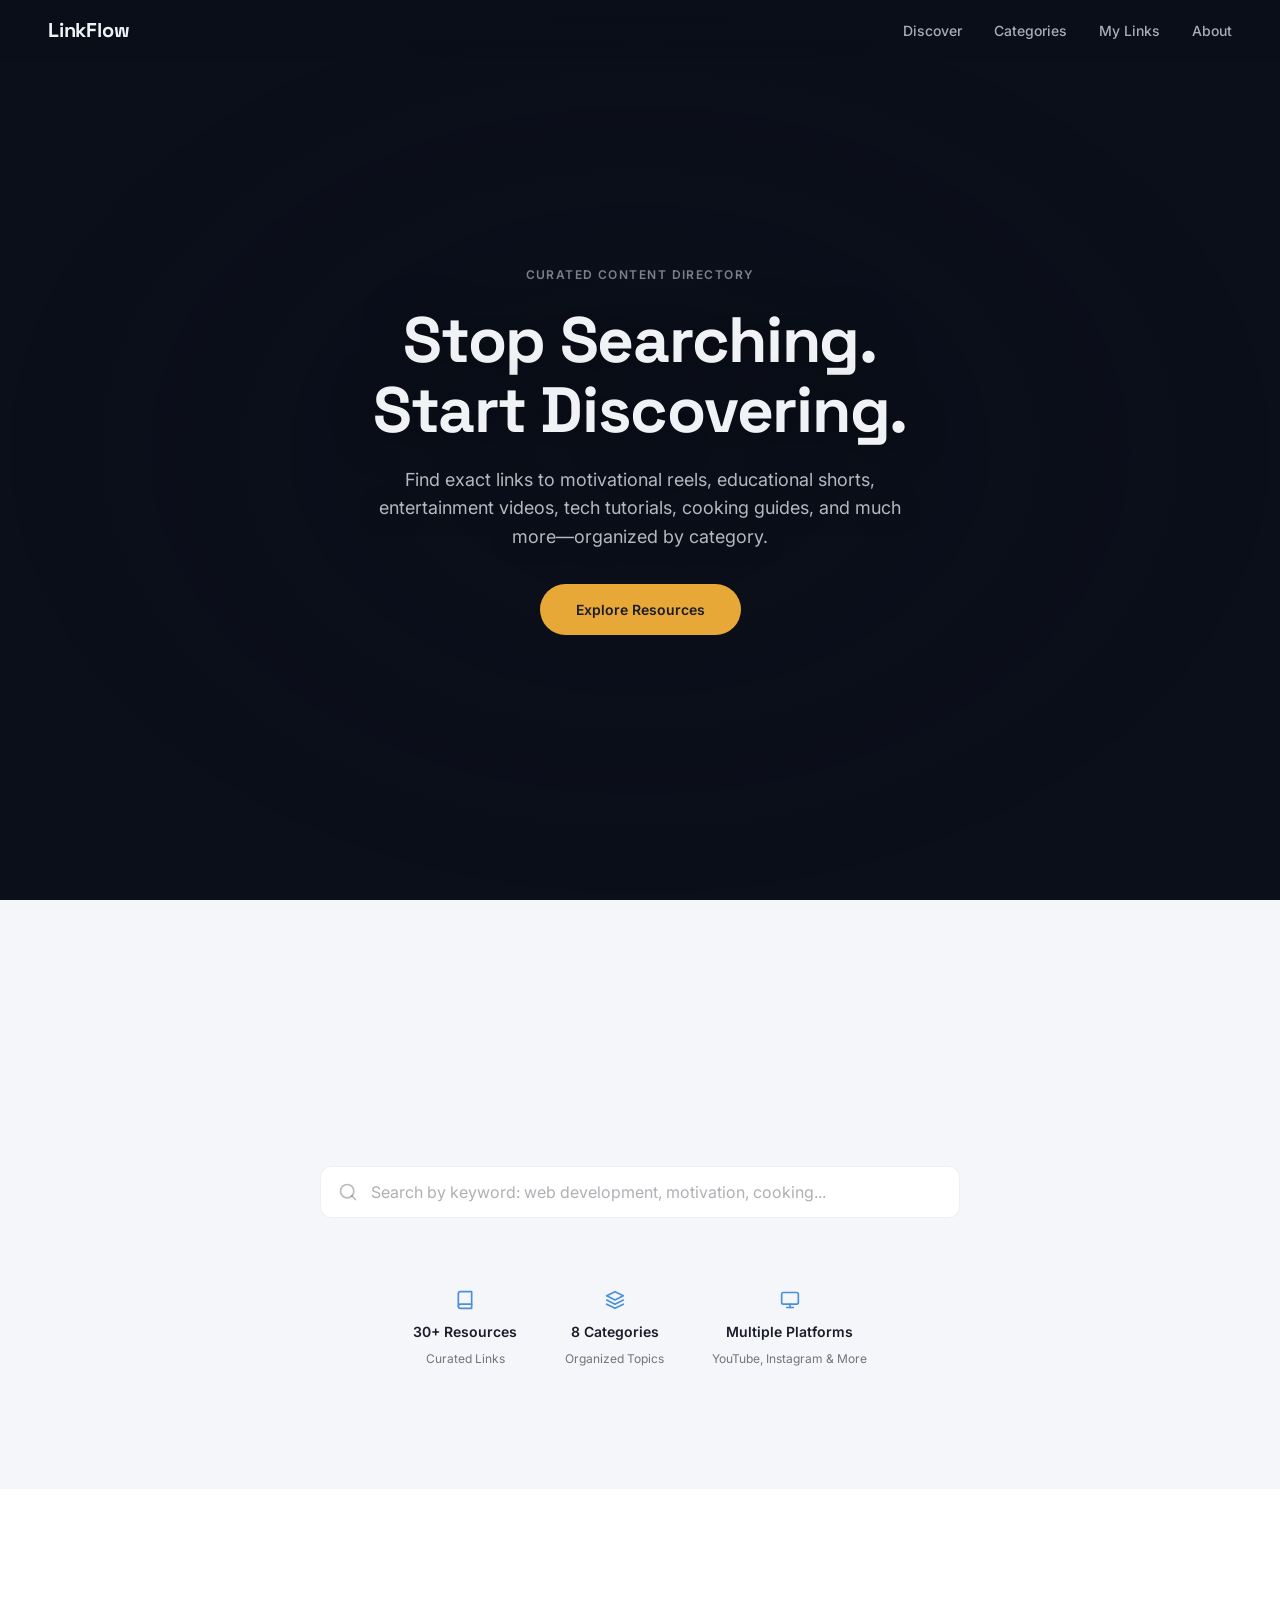
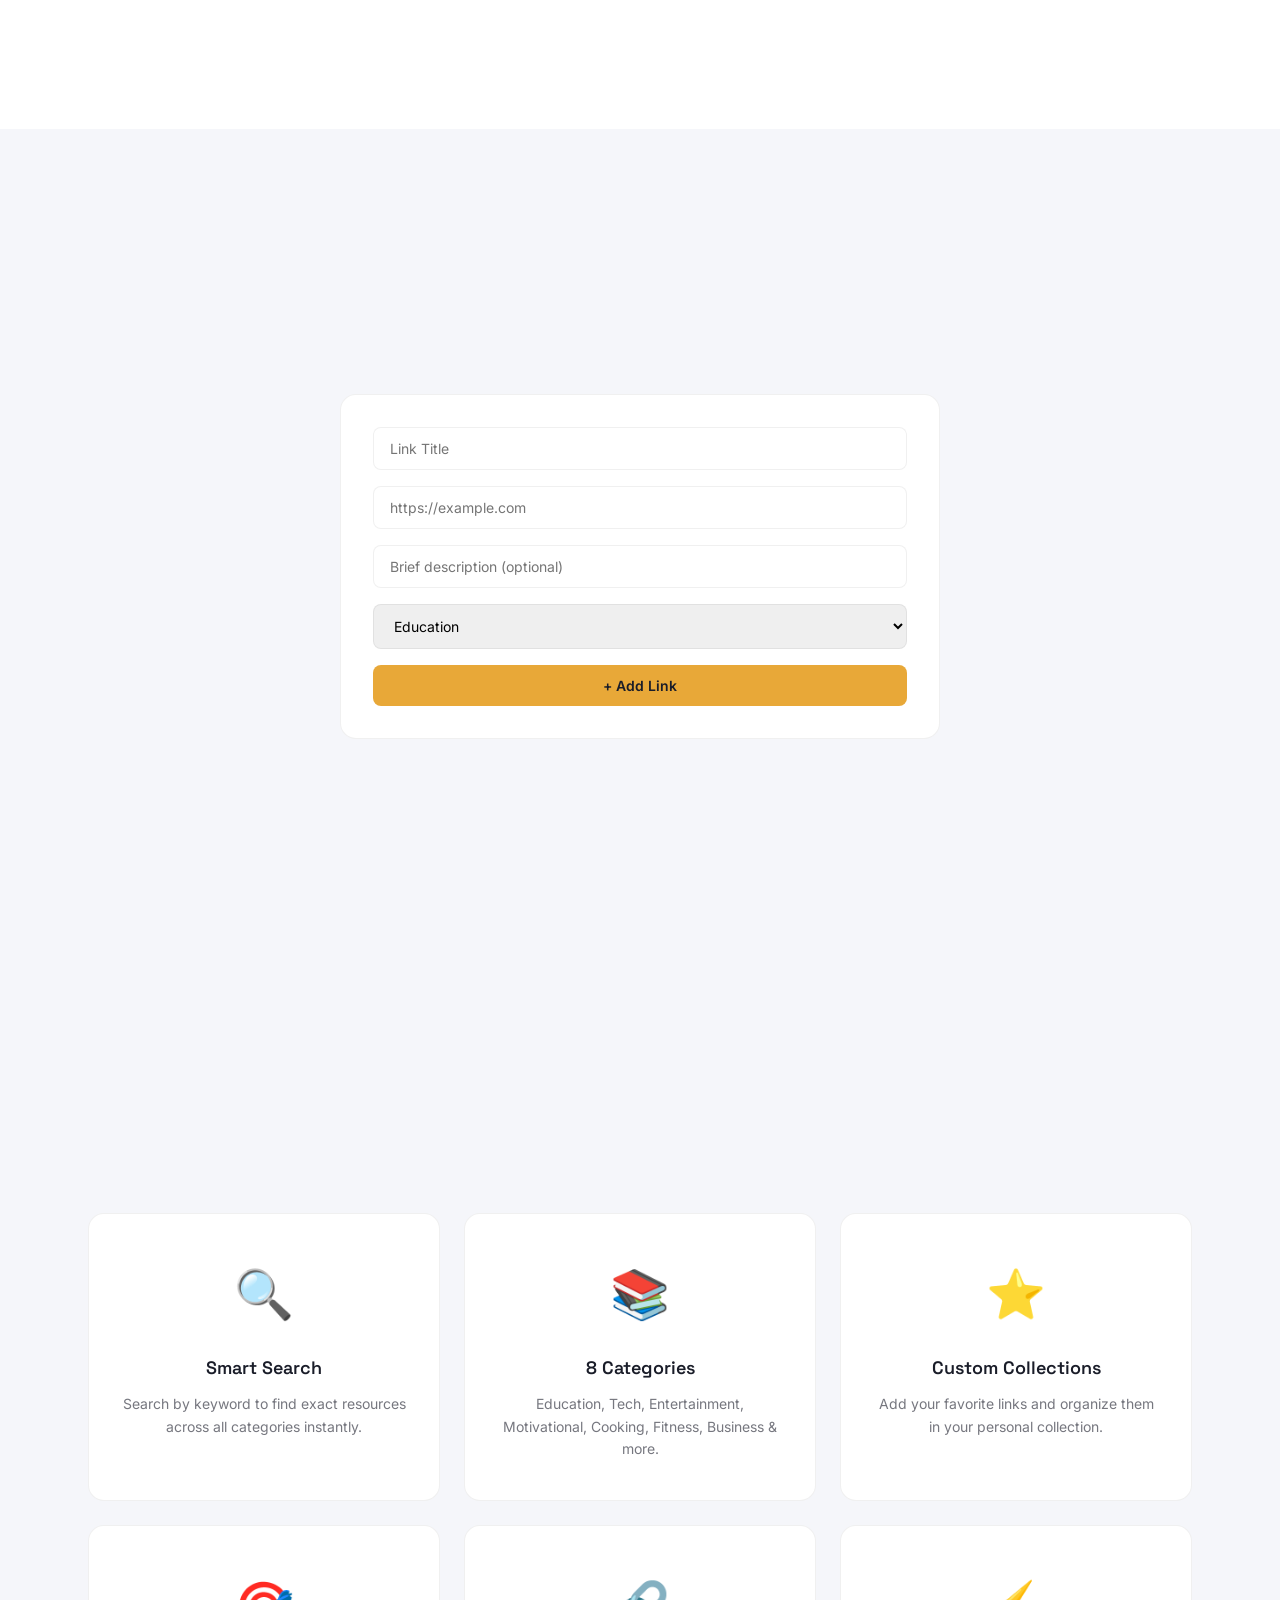
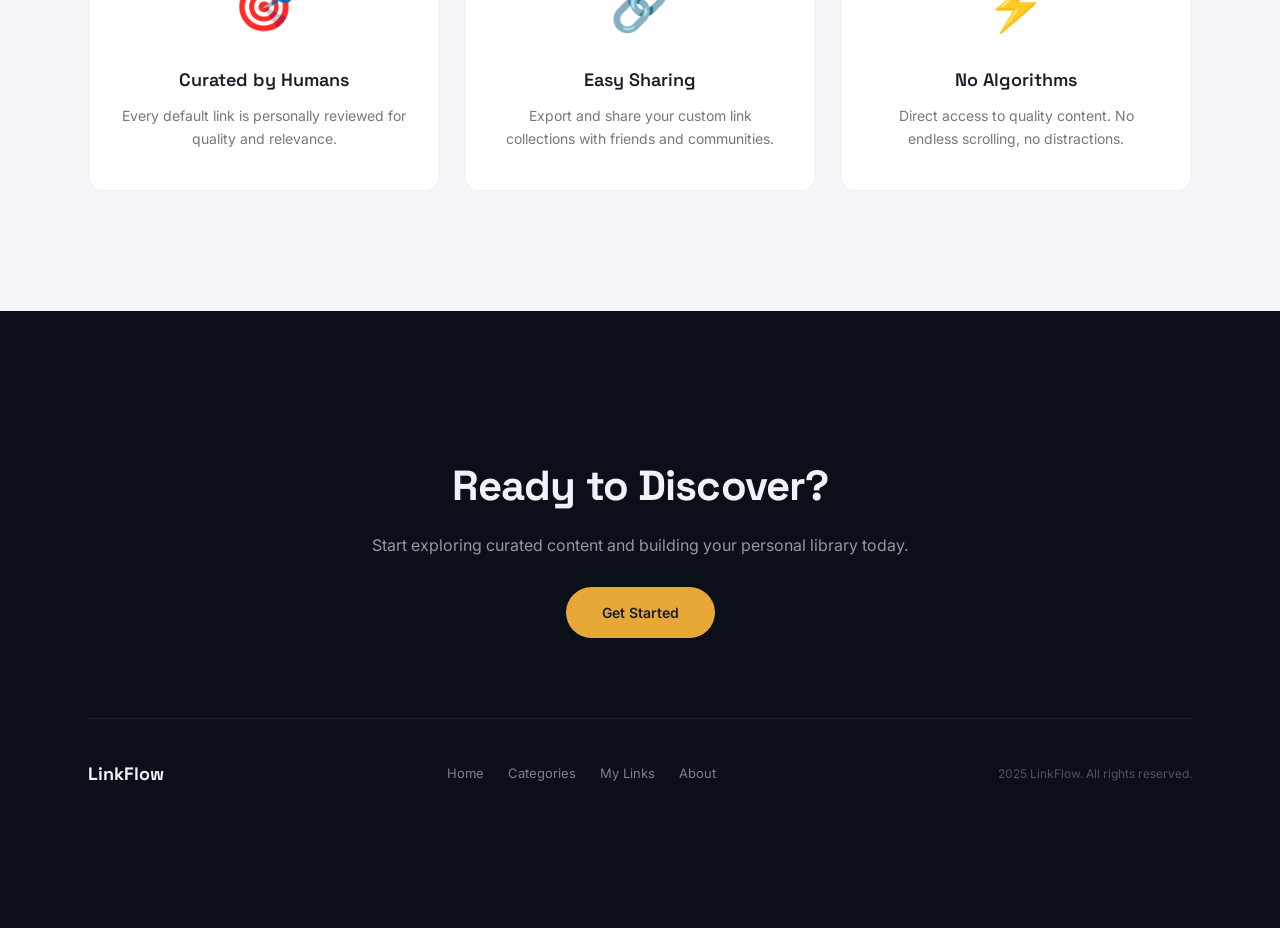
==== commit 375397b1: "🎨 Complete LinkFlow Upgrade: Restructured file organization, added 8 categories, custom links, share" ====
--- a/index.html
+++ b/index.html
@@ -12,7 +12,7 @@
   <link href="https://fonts.googleapis.com/css2?family=Space+Grotesk:wght@400;500;600;700&family=Inter:wght@400;500;600&display=swap" rel="stylesheet">
 
   <!-- Styles -->
-  <link rel="stylesheet" href="style.css">
+  <link rel="stylesheet" href="css/style.css">
 </head>
 <body>
 
@@ -21,8 +21,9 @@
     <div class="nav-brand">LinkFlow</div>
     <ul class="nav-links" id="nav-links">
       <li><a href="#hero">Discover</a></li>
-      <li><a href="./pages/categories.html">Categories</a></li>
-      <li><a href="./pages/about.html">About</a></li>
+      <li><a href="#browse">Categories</a></li>
+      <li><a href="#custom-links-section">My Links</a></li>
+      <li><a href="#how-it-works">About</a></li>
     </ul>
     <button class="nav-toggle" id="nav-toggle" aria-label="Toggle navigation menu">
       <span></span>
@@ -33,19 +34,13 @@
 
   <!-- ========== HERO SECTION ========== -->
   <section class="hero" id="hero">
-    <!-- Three.js Canvas Background -->
     <canvas id="hero-canvas"></canvas>
-
-    <!-- Subtle radial gradient overlay for text readability -->
     <div class="hero-overlay"></div>
-
-    <!-- Hero Content -->
     <div class="hero-content">
       <p class="hero-eyebrow">Curated Content Directory</p>
       <h1 class="hero-headline">Stop Searching. Start Discovering.</h1>
       <p class="hero-subtitle">
-        Hand-picked links from YouTube and Instagram, organized by category. 
-        No algorithms. No endless scrolling. Just quality content.
+        Find exact links to motivational reels, educational shorts, entertainment videos, tech tutorials, cooking guides, and much more—organized by category.
       </p>
       <a href="#browse" class="hero-cta">Explore Resources</a>
     </div>
@@ -56,7 +51,7 @@
     <div class="container">
       <div class="section-header">
         <h2 class="section-title">Browse by Category</h2>
-        <p class="section-subtitle">Filter resources to find exactly what you need</p>
+        <p class="section-subtitle">Search and filter to find exactly what you need</p>
       </div>
 
       <!-- Search Bar -->
@@ -69,7 +64,7 @@
           type="text" 
           class="search-input" 
           id="search-input" 
-          placeholder="Search by title, platform, or description..."
+          placeholder="Search by keyword: web development, motivation, cooking..."
           aria-label="Search resources"
         >
       </div>
@@ -86,7 +81,7 @@
             <path d="M4 19.5A2.5 2.5 0 0 1 6.5 17H20"></path>
             <path d="M6.5 2H20v20H6.5A2.5 2.5 0 0 1 4 19.5v-15A2.5 2.5 0 0 1 6.5 2z"></path>
           </svg>
-          <span class="stat-value">12+ Resources</span>
+          <span class="stat-value" id="stat-resources">30+ Resources</span>
           <span class="stat-label">Curated Links</span>
         </div>
         <div class="stat-item">
@@ -95,7 +90,7 @@
             <polyline points="2 17 12 22 22 17"></polyline>
             <polyline points="2 12 12 17 22 12"></polyline>
           </svg>
-          <span class="stat-value">5 Categories</span>
+          <span class="stat-value">8 Categories</span>
           <span class="stat-label">Organized Topics</span>
         </div>
         <div class="stat-item">
@@ -104,8 +99,8 @@
             <line x1="8" y1="21" x2="16" y2="21"></line>
             <line x1="12" y1="17" x2="12" y2="21"></line>
           </svg>
-          <span class="stat-value">YouTube & Instagram</span>
-          <span class="stat-label">Top Platforms</span>
+          <span class="stat-value">Multiple Platforms</span>
+          <span class="stat-label">YouTube, Instagram & More</span>
         </div>
       </div>
     </div>
@@ -118,7 +113,7 @@
         <!-- Resource cards rendered by JavaScript -->
       </div>
 
-      <!-- No results message (hidden by default) -->
+      <!-- No results message -->
       <div class="no-results" id="no-results" style="display: none;">
         <svg width="48" height="48" viewBox="0 0 24 24" fill="none" stroke="currentColor" stroke-width="1.5" stroke-linecap="round" stroke-linejoin="round">
           <circle cx="11" cy="11" r="8"></circle>
@@ -130,62 +125,109 @@
     </div>
   </section>
 
+  <!-- ========== CUSTOM LINKS SECTION ========== -->
+  <section class="content-band content-band-light" id="custom-links-section">
+    <div class="container">
+      <div class="section-header">
+        <h2 class="section-title">My Custom Links</h2>
+        <p class="section-subtitle">Add your favorite links and share them with others</p>
+      </div>
+
+      <!-- Add Link Form -->
+      <div class="add-link-form-wrapper">
+        <form id="add-link-form" class="add-link-form">
+          <div class="form-group">
+            <input type="text" id="custom-title" placeholder="Link Title" required>
+          </div>
+          <div class="form-group">
+            <input type="url" id="custom-url" placeholder="https://example.com" required>
+          </div>
+          <div class="form-group">
+            <input type="text" id="custom-description" placeholder="Brief description (optional)">
+          </div>
+          <div class="form-group">
+            <select id="custom-category">
+              <option value="Education">Education</option>
+              <option value="Tech">Tech</option>
+              <option value="Entertainment">Entertainment</option>
+              <option value="Motivational">Motivational</option>
+              <option value="Cooking">Cooking</option>
+              <option value="Fitness">Fitness</option>
+              <option value="Business">Business</option>
+              <option value="Other">Other</option>
+            </select>
+          </div>
+          <button type="submit" class="btn-add-link">+ Add Link</button>
+        </form>
+      </div>
+
+      <!-- Custom Links Display -->
+      <div class="custom-links-grid" id="custom-links-grid">
+        <!-- Custom links rendered by JavaScript -->
+      </div>
+
+      <!-- Share Custom Links -->
+      <div class="share-section" id="share-section" style="display: none;">
+        <button id="export-links-btn" class="btn-export">📥 Export My Links</button>
+        <button id="share-links-btn" class="btn-share">🔗 Get Share Link</button>
+      </div>
+    </div>
+  </section>
+
   <!-- ========== CONTENT BAND 3: HOW IT WORKS ========== -->
   <section class="content-band content-band-light" id="how-it-works">
     <div class="container">
       <div class="section-header">
         <h2 class="section-title">How LinkFlow Works</h2>
-        <p class="section-subtitle">We hand-pick the best content so you don't have to waste time scrolling</p>
+        <p class="section-subtitle">Smart search, organized categories, and custom collections</p>
       </div>
 
       <div class="features-grid">
-        <!-- Feature Card 1 -->
-        <div class="feature-card">
-          <div class="feature-icon">
-            <svg width="48" height="48" viewBox="0 0 24 24" fill="none" stroke="currentColor" stroke-width="1.5" stroke-linecap="round" stroke-linejoin="round">
-              <path d="M14 2H6a2 2 0 0 0-2 2v16a2 2 0 0 0 2 2h12a2 2 0 0 0 2-2V8z"></path>
-              <polyline points="14 2 14 8 20 8"></polyline>
-              <line x1="16" y1="13" x2="8" y2="13"></line>
-              <line x1="16" y1="17" x2="8" y2="17"></line>
-              <polyline points="10 9 9 9 8 9"></polyline>
-            </svg>
-          </div>
+        <div class="feature-card">
+          <div class="feature-icon">🔍</div>
+          <h3 class="feature-title">Smart Search</h3>
+          <p class="feature-description">Search by keyword to find exact resources across all categories instantly.</p>
+        </div>
+
+        <div class="feature-card">
+          <div class="feature-icon">📚</div>
+          <h3 class="feature-title">8 Categories</h3>
+          <p class="feature-description">Education, Tech, Entertainment, Motivational, Cooking, Fitness, Business & more.</p>
+        </div>
+
+        <div class="feature-card">
+          <div class="feature-icon">⭐</div>
+          <h3 class="feature-title">Custom Collections</h3>
+          <p class="feature-description">Add your favorite links and organize them in your personal collection.</p>
+        </div>
+
+        <div class="feature-card">
+          <div class="feature-icon">🎯</div>
           <h3 class="feature-title">Curated by Humans</h3>
-          <p class="feature-description">Every link is personally reviewed and selected to ensure quality and relevance.</p>
-        </div>
-
-        <!-- Feature Card 2 -->
-        <div class="feature-card">
-          <div class="feature-icon">
-            <svg width="48" height="48" viewBox="0 0 24 24" fill="none" stroke="currentColor" stroke-width="1.5" stroke-linecap="round" stroke-linejoin="round">
-              <polygon points="22 3 2 3 10 12.46 10 19 14 21 14 12.46 22 3"></polygon>
-            </svg>
-          </div>
-          <h3 class="feature-title">Smart Filtering</h3>
-          <p class="feature-description">Search and filter by category, platform, or keywords to find content instantly.</p>
-        </div>
-
-        <!-- Feature Card 3 -->
-        <div class="feature-card">
-          <div class="feature-icon">
-            <svg width="48" height="48" viewBox="0 0 24 24" fill="none" stroke="currentColor" stroke-width="1.5" stroke-linecap="round" stroke-linejoin="round">
-              <circle cx="12" cy="12" r="10"></circle>
-              <polyline points="12 6 12 12 16 14"></polyline>
-            </svg>
-          </div>
-          <h3 class="feature-title">Save Time</h3>
-          <p class="feature-description">No algorithms, no distractions. Just direct access to the content you actually want.</p>
-        </div>
-      </div>
-    </div>
-  </section>
-
-  <!-- ========== CONTENT BAND 4: CTA & FOOTER ========== -->
+          <p class="feature-description">Every default link is personally reviewed for quality and relevance.</p>
+        </div>
+
+        <div class="feature-card">
+          <div class="feature-icon">🔗</div>
+          <h3 class="feature-title">Easy Sharing</h3>
+          <p class="feature-description">Export and share your custom link collections with friends and communities.</p>
+        </div>
+
+        <div class="feature-card">
+          <div class="feature-icon">⚡</div>
+          <h3 class="feature-title">No Algorithms</h3>
+          <p class="feature-description">Direct access to quality content. No endless scrolling, no distractions.</p>
+        </div>
+      </div>
+    </div>
+  </section>
+
+  <!-- ========== FOOTER ========== -->
   <footer class="content-band content-band-dark" id="footer">
     <div class="container">
       <div class="cta-section">
         <h2 class="cta-title">Ready to Discover?</h2>
-        <p class="cta-subtitle">Start exploring curated content today.</p>
+        <p class="cta-subtitle">Start exploring curated content and building your personal library today.</p>
         <a href="#browse" class="cta-button">Get Started</a>
       </div>
 
@@ -196,6 +238,7 @@
         <div class="footer-links">
           <a href="#hero">Home</a>
           <a href="#browse">Categories</a>
+          <a href="#custom-links-section">My Links</a>
           <a href="#how-it-works">About</a>
         </div>
         <div class="footer-copyright">2025 LinkFlow. All rights reserved.</div>
@@ -215,9 +258,12 @@
   </script>
 
   <!-- Resources Data -->
-  <script src="resources.js"></script>
+  <script src="js/resources.js"></script>
+
+  <!-- Utility Functions -->
+  <script src="js/utils.js"></script>
 
   <!-- Main Application Script -->
-  <script type="module" src="script.js"></script>
+  <script src="js/script.js"></script>
 </body>
-</html>
+</html>
--- a/css/style.css
+++ b/css/style.css
@@ -0,0 +1,1057 @@
+/* ============================================================
+   LinkFlow - Main Stylesheet
+   Clean, modern, minimal design with responsive layout.
+   Uses CSS custom properties for easy theming.
+   ============================================================ */
+
+/* ---------- CSS Custom Properties (Variables) ---------- */
+:root {
+  /* Colors */
+  --color-bg-dark: #0B0F1A;
+  --color-bg-light: #F5F6FA;
+  --color-bg-white: #FFFFFF;
+  --color-text-light: #F0F2F5;
+  --color-text-dark: #1A1D29;
+  --color-text-muted: rgba(26, 29, 41, 0.6);
+  --color-text-muted-light: rgba(240, 242, 245, 0.6);
+  --color-accent-blue: #4A90D9;
+  --color-accent-amber: #E8A838;
+  --color-accent-amber-hover: #F0B84A;
+  --color-card-dark: #141B2D;
+  --color-border-dark: rgba(255, 255, 255, 0.08);
+  --color-border-light: rgba(0, 0, 0, 0.06);
+  --color-border-focus: rgba(74, 144, 217, 0.2);
+  --color-shadow: rgba(0, 0, 0, 0.08);
+
+  /* Platform colors */
+  --color-youtube: #FF0000;
+  --color-instagram: #E4405F;
+
+  /* Category colors */
+  --color-education: #4A90D9;
+  --color-tech: #7B68EE;
+  --color-entertainment: #E67E22;
+  --color-motivational: #FF6B6B;
+  --color-cooking: #F38181;
+  --color-fitness: #2ECC71;
+  --color-business: #3498DB;
+  --color-other: #95A5A6;
+
+  /* Typography */
+  --font-headline: 'Space Grotesk', sans-serif;
+  --font-body: 'Inter', sans-serif;
+
+  /* Spacing */
+  --max-width: 1200px;
+  --section-padding: 120px;
+  --container-padding: 48px;
+
+  /* Transitions */
+  --transition-fast: all 0.2s ease;
+  --transition-medium: all 0.3s ease;
+  --transition-slow: all 0.6s cubic-bezier(0.16, 1, 0.3, 1);
+}
+
+/* ---------- Reset & Base Styles ---------- */
+*, *::before, *::after {
+  margin: 0;
+  padding: 0;
+  box-sizing: border-box;
+}
+
+html {
+  scroll-behavior: smooth;
+}
+
+body {
+  font-family: var(--font-body);
+  font-size: 16px;
+  font-weight: 400;
+  line-height: 1.65;
+  color: var(--color-text-dark);
+  background-color: var(--color-bg-dark);
+  overflow-x: hidden;
+  -webkit-font-smoothing: antialiased;
+  -moz-osx-font-smoothing: grayscale;
+}
+
+a {
+  color: inherit;
+  text-decoration: none;
+}
+
+button {
+  cursor: pointer;
+  border: none;
+  background: none;
+  font-family: inherit;
+}
+
+img {
+  max-width: 100%;
+  height: auto;
+  display: block;
+}
+
+input, select, textarea {
+  font-family: inherit;
+}
+
+/* ---------- Container ---------- */
+.container {
+  max-width: var(--max-width);
+  margin: 0 auto;
+  padding: 0 var(--container-padding);
+}
+
+/* ---------- Navigation ---------- */
+.navbar {
+  position: fixed;
+  top: 0;
+  left: 0;
+  right: 0;
+  height: 60px;
+  display: flex;
+  align-items: center;
+  justify-content: space-between;
+  padding: 0 var(--container-padding);
+  z-index: 1000;
+  background: rgba(11, 15, 26, 0.85);
+  backdrop-filter: blur(12px);
+  -webkit-backdrop-filter: blur(12px);
+  transition: var(--transition-medium);
+}
+
+.navbar-solid {
+  background: var(--color-bg-dark);
+  border-bottom: 1px solid var(--color-border-dark);
+}
+
+.nav-brand {
+  font-family: var(--font-headline);
+  font-size: 20px;
+  font-weight: 700;
+  color: var(--color-text-light);
+  letter-spacing: -0.01em;
+}
+
+.nav-links {
+  display: flex;
+  list-style: none;
+  gap: 32px;
+}
+
+.nav-links a {
+  font-family: var(--font-body);
+  font-size: 14px;
+  font-weight: 500;
+  color: rgba(240, 242, 245, 0.7);
+  transition: var(--transition-fast);
+  position: relative;
+}
+
+.nav-links a::after {
+  content: '';
+  position: absolute;
+  bottom: -4px;
+  left: 0;
+  width: 0;
+  height: 2px;
+  background: var(--color-accent-blue);
+  transition: width 0.25s ease;
+}
+
+.nav-links a:hover {
+  color: var(--color-text-light);
+}
+
+.nav-links a:hover::after {
+  width: 100%;
+}
+
+/* Mobile Navigation Toggle */
+.nav-toggle {
+  display: none;
+  flex-direction: column;
+  gap: 5px;
+  padding: 4px;
+  z-index: 1001;
+}
+
+.nav-toggle span {
+  display: block;
+  width: 24px;
+  height: 2px;
+  background: var(--color-text-light);
+  transition: var(--transition-fast);
+}
+
+.nav-toggle-active span:nth-child(1) {
+  transform: rotate(45deg) translate(5px, 5px);
+}
+
+.nav-toggle-active span:nth-child(2) {
+  opacity: 0;
+}
+
+.nav-toggle-active span:nth-child(3) {
+  transform: rotate(-45deg) translate(5px, -5px);
+}
+
+/* ---------- Hero Section ---------- */
+.hero {
+  position: relative;
+  width: 100vw;
+  height: 100vh;
+  display: flex;
+  align-items: center;
+  justify-content: center;
+  overflow: hidden;
+}
+
+#hero-canvas {
+  position: fixed;
+  top: 0;
+  left: 0;
+  width: 100%;
+  height: 100%;
+  z-index: 0;
+}
+
+.hero-overlay {
+  position: absolute;
+  top: 0;
+  left: 0;
+  width: 100%;
+  height: 100%;
+  background: radial-gradient(ellipse at center, rgba(11, 15, 26, 0.3) 0%, transparent 70%);
+  z-index: 1;
+  pointer-events: none;
+}
+
+.hero-content {
+  position: relative;
+  z-index: 2;
+  text-align: center;
+  max-width: 640px;
+  padding: 0 24px;
+  opacity: 0;
+  transform: translateY(30px);
+  animation: heroFadeIn 0.8s cubic-bezier(0.16, 1, 0.3, 1) 0.3s forwards;
+}
+
+@keyframes heroFadeIn {
+  to {
+    opacity: 1;
+    transform: translateY(0);
+  }
+}
+
+.hero-eyebrow {
+  font-family: var(--font-body);
+  font-size: 12px;
+  font-weight: 600;
+  letter-spacing: 0.12em;
+  text-transform: uppercase;
+  color: rgba(240, 242, 245, 0.5);
+  margin-bottom: 20px;
+  opacity: 0;
+  animation: heroFadeIn 0.8s cubic-bezier(0.16, 1, 0.3, 1) 0.2s forwards;
+}
+
+.hero-headline {
+  font-family: var(--font-headline);
+  font-size: 64px;
+  font-weight: 700;
+  letter-spacing: -0.02em;
+  color: var(--color-text-light);
+  line-height: 1.1;
+  text-shadow: 0 2px 40px rgba(0, 0, 0, 0.6);
+  margin-bottom: 20px;
+  opacity: 0;
+  animation: heroFadeIn 0.8s cubic-bezier(0.16, 1, 0.3, 1) 0.4s forwards;
+}
+
+.hero-subtitle {
+  font-family: var(--font-body);
+  font-size: 18px;
+  font-weight: 400;
+  color: rgba(240, 242, 245, 0.75);
+  line-height: 1.6;
+  max-width: 540px;
+  margin: 0 auto 32px;
+  text-shadow: 0 1px 20px rgba(0, 0, 0, 0.5);
+  opacity: 0;
+  animation: heroFadeIn 0.8s cubic-bezier(0.16, 1, 0.3, 1) 0.55s forwards;
+}
+
+.hero-cta {
+  display: inline-block;
+  background: var(--color-accent-amber);
+  color: var(--color-text-dark);
+  padding: 14px 36px;
+  border-radius: 50px;
+  font-family: var(--font-body);
+  font-size: 14px;
+  font-weight: 600;
+  transition: var(--transition-medium);
+  opacity: 0;
+  animation: heroFadeIn 0.8s cubic-bezier(0.16, 1, 0.3, 1) 0.7s forwards;
+}
+
+.hero-cta:hover {
+  background: var(--color-accent-amber-hover);
+  transform: scale(1.04);
+}
+
+/* ---------- Content Bands ---------- */
+.content-band {
+  position: relative;
+  z-index: 10;
+  padding: var(--section-padding) 0;
+}
+
+.content-band-light {
+  background: var(--color-bg-light);
+}
+
+.content-band-white {
+  background: var(--color-bg-white);
+}
+
+.content-band-dark {
+  background: var(--color-bg-dark);
+}
+
+/* ---------- Section Headers ---------- */
+.section-header {
+  text-align: center;
+  margin-bottom: 48px;
+  opacity: 0;
+  transform: translateY(40px);
+  transition: opacity 0.7s ease, transform 0.7s cubic-bezier(0.16, 1, 0.3, 1);
+}
+
+.section-header.visible {
+  opacity: 1;
+  transform: translateY(0);
+}
+
+.section-title {
+  font-family: var(--font-headline);
+  font-size: 36px;
+  font-weight: 600;
+  color: var(--color-text-dark);
+  margin-bottom: 12px;
+}
+
+.section-subtitle {
+  font-family: var(--font-body);
+  font-size: 16px;
+  font-weight: 400;
+  color: var(--color-text-muted);
+  max-width: 480px;
+  margin: 0 auto;
+}
+
+/* ---------- Search Bar ---------- */
+.search-wrapper {
+  position: relative;
+  max-width: 640px;
+  margin: 0 auto 32px;
+}
+
+.search-icon {
+  position: absolute;
+  left: 18px;
+  top: 50%;
+  transform: translateY(-50%);
+  color: rgba(26, 29, 41, 0.3);
+  pointer-events: none;
+}
+
+.search-input {
+  width: 100%;
+  height: 52px;
+  background: var(--color-bg-white);
+  border: 1px solid var(--color-border-light);
+  border-radius: 12px;
+  padding: 0 20px 0 50px;
+  font-family: var(--font-body);
+  font-size: 16px;
+  color: var(--color-text-dark);
+  outline: none;
+  transition: var(--transition-fast);
+}
+
+.search-input::placeholder {
+  color: rgba(26, 29, 41, 0.35);
+}
+
+.search-input:focus {
+  border-color: var(--color-accent-blue);
+  box-shadow: 0 0 0 3px rgba(74, 144, 217, 0.12);
+}
+
+/* ---------- Category Chips ---------- */
+.category-chips {
+  display: flex;
+  flex-wrap: wrap;
+  justify-content: center;
+  gap: 10px;
+  margin-bottom: 40px;
+}
+
+.chip {
+  padding: 10px 24px;
+  border-radius: 50px;
+  font-family: var(--font-body);
+  font-size: 13px;
+  font-weight: 500;
+  border: 1px solid var(--color-border-light);
+  background: var(--color-bg-white);
+  color: var(--color-text-dark);
+  cursor: pointer;
+  transition: var(--transition-fast);
+  user-select: none;
+  outline: none;
+}
+
+.chip:hover {
+  background: #F0F2F5;
+}
+
+.chip:focus {
+  box-shadow: 0 0 0 2px var(--color-accent-blue);
+}
+
+.chip.active {
+  background: var(--color-text-dark);
+  color: var(--color-bg-white);
+  border-color: var(--color-text-dark);
+}
+
+/* ---------- Stats Row ---------- */
+.stats-row {
+  display: flex;
+  justify-content: center;
+  gap: 48px;
+  flex-wrap: wrap;
+  margin-top: 20px;
+}
+
+.stat-item {
+  display: flex;
+  flex-direction: column;
+  align-items: center;
+  gap: 6px;
+  color: var(--color-text-dark);
+}
+
+.stat-item svg {
+  color: var(--color-accent-blue);
+  margin-bottom: 4px;
+}
+
+.stat-value {
+  font-family: var(--font-body);
+  font-size: 14px;
+  font-weight: 600;
+  color: var(--color-text-dark);
+}
+
+.stat-label {
+  font-family: var(--font-body);
+  font-size: 12px;
+  color: var(--color-text-muted);
+}
+
+/* ---------- Cards Grid ---------- */
+.cards-grid {
+  display: grid;
+  grid-template-columns: repeat(3, 1fr);
+  gap: 24px;
+}
+
+/* ---------- Resource Card ---------- */
+.resource-card {
+  position: relative;
+  background: var(--color-bg-white);
+  border: 1px solid var(--color-border-light);
+  border-radius: 16px;
+  padding: 28px;
+  box-shadow: 0 2px 12px rgba(0, 0, 0, 0.04);
+  cursor: pointer;
+  transition: var(--transition-medium);
+  overflow: hidden;
+  opacity: 0;
+  transform: translateY(50px);
+}
+
+.resource-card.visible {
+  opacity: 1;
+  transform: translateY(0);
+  transition: opacity 0.6s ease, transform 0.6s cubic-bezier(0.16, 1, 0.3, 1);
+}
+
+.resource-card:hover {
+  transform: translateY(-4px);
+  box-shadow: 0 8px 32px rgba(0, 0, 0, 0.08);
+  border-color: var(--color-border-focus);
+}
+
+.resource-card:focus {
+  outline: 2px solid var(--color-accent-blue);
+  outline-offset: 2px;
+}
+
+/* Platform badge */
+.platform-badge {
+  position: absolute;
+  top: 20px;
+  right: 20px;
+  width: 28px;
+  height: 28px;
+  border-radius: 50%;
+  display: flex;
+  align-items: center;
+  justify-content: center;
+  font-family: var(--font-headline);
+  font-size: 12px;
+  font-weight: 700;
+  color: #FFFFFF;
+}
+
+.platform-badge.youtube {
+  background: var(--color-youtube);
+}
+
+.platform-badge.instagram {
+  background: var(--color-instagram);
+}
+
+/* Category tag */
+.category-tag {
+  display: inline-block;
+  padding: 4px 12px;
+  border-radius: 20px;
+  font-family: var(--font-body);
+  font-size: 11px;
+  font-weight: 600;
+  text-transform: uppercase;
+  letter-spacing: 0.04em;
+  margin-bottom: 12px;
+}
+
+/* Card title */
+.card-title {
+  font-family: var(--font-headline);
+  font-size: 18px;
+  font-weight: 600;
+  color: var(--color-text-dark);
+  margin-bottom: 8px;
+  line-height: 1.3;
+  padding-right: 36px;
+}
+
+/* Card description */
+.card-description {
+  font-family: var(--font-body);
+  font-size: 14px;
+  font-weight: 400;
+  color: var(--color-text-muted);
+  line-height: 1.5;
+  display: -webkit-box;
+  -webkit-line-clamp: 2;
+  -webkit-box-orient: vertical;
+  overflow: hidden;
+  margin-bottom: 16px;
+}
+
+/* Card action row */
+.card-action {
+  display: flex;
+  align-items: center;
+  justify-content: space-between;
+  margin-top: auto;
+}
+
+.card-action-link {
+  font-family: var(--font-body);
+  font-size: 13px;
+  font-weight: 600;
+  color: var(--color-accent-blue);
+  display: flex;
+  align-items: center;
+  gap: 6px;
+  transition: var(--transition-fast);
+}
+
+.card-action-link:hover {
+  gap: 10px;
+}
+
+/* ---------- No Results ---------- */
+.no-results {
+  text-align: center;
+  padding: 60px 20px;
+  color: var(--color-text-muted);
+}
+
+.no-results svg {
+  margin: 0 auto 16px;
+  color: rgba(26, 29, 41, 0.2);
+}
+
+.no-results h3 {
+  font-family: var(--font-headline);
+  font-size: 20px;
+  font-weight: 600;
+  color: var(--color-text-dark);
+  margin-bottom: 8px;
+}
+
+/* ---------- Add Link Form ---------- */
+.add-link-form-wrapper {
+  max-width: 600px;
+  margin: 0 auto 48px;
+  background: var(--color-bg-white);
+  border: 1px solid var(--color-border-light);
+  border-radius: 16px;
+  padding: 32px;
+}
+
+.add-link-form {
+  display: grid;
+  gap: 16px;
+}
+
+.form-group {
+  display: flex;
+  flex-direction: column;
+}
+
+.form-group input,
+.form-group select {
+  padding: 12px 16px;
+  border: 1px solid var(--color-border-light);
+  border-radius: 8px;
+  font-size: 14px;
+  transition: var(--transition-fast);
+  outline: none;
+}
+
+.form-group input:focus,
+.form-group select:focus {
+  border-color: var(--color-accent-blue);
+  box-shadow: 0 0 0 3px rgba(74, 144, 217, 0.12);
+}
+
+.btn-add-link {
+  padding: 12px 24px;
+  background: var(--color-accent-amber);
+  color: var(--color-text-dark);
+  border-radius: 8px;
+  font-weight: 600;
+  font-size: 14px;
+  transition: var(--transition-fast);
+  cursor: pointer;
+}
+
+.btn-add-link:hover {
+  background: var(--color-accent-amber-hover);
+  transform: translateY(-2px);
+}
+
+/* ---------- Custom Links Grid ---------- */
+.custom-links-grid {
+  display: grid;
+  grid-template-columns: repeat(3, 1fr);
+  gap: 24px;
+  margin-bottom: 40px;
+}
+
+.custom-link-card {
+  background: var(--color-bg-white);
+  border: 1px solid var(--color-border-light);
+  border-radius: 12px;
+  padding: 20px;
+  position: relative;
+  transition: var(--transition-fast);
+}
+
+.custom-link-card:hover {
+  box-shadow: 0 8px 24px rgba(0, 0, 0, 0.08);
+  transform: translateY(-2px);
+}
+
+.custom-link-card-header {
+  display: flex;
+  justify-content: space-between;
+  align-items: flex-start;
+  margin-bottom: 12px;
+}
+
+.custom-link-category {
+  display: inline-block;
+  padding: 4px 12px;
+  border-radius: 20px;
+  font-size: 11px;
+  font-weight: 600;
+  text-transform: uppercase;
+  letter-spacing: 0.04em;
+}
+
+.custom-link-delete {
+  background: #FF6B6B;
+  color: white;
+  border: none;
+  border-radius: 50%;
+  width: 24px;
+  height: 24px;
+  display: flex;
+  align-items: center;
+  justify-content: center;
+  cursor: pointer;
+  font-size: 14px;
+  transition: var(--transition-fast);
+}
+
+.custom-link-delete:hover {
+  background: #FF5252;
+}
+
+.custom-link-title {
+  font-family: var(--font-headline);
+  font-size: 16px;
+  font-weight: 600;
+  color: var(--color-text-dark);
+  margin-bottom: 8px;
+  word-break: break-word;
+}
+
+.custom-link-description {
+  font-size: 13px;
+  color: var(--color-text-muted);
+  margin-bottom: 12px;
+  line-height: 1.4;
+}
+
+.custom-link-url {
+  font-size: 12px;
+  color: var(--color-accent-blue);
+  text-decoration: none;
+  word-break: break-all;
+  display: block;
+  margin-bottom: 12px;
+  transition: var(--transition-fast);
+}
+
+.custom-link-url:hover {
+  text-decoration: underline;
+}
+
+.custom-link-action {
+  display: flex;
+  gap: 8px;
+}
+
+.btn-open-link {
+  flex: 1;
+  padding: 8px 12px;
+  background: var(--color-accent-blue);
+  color: white;
+  border: none;
+  border-radius: 6px;
+  font-size: 12px;
+  font-weight: 600;
+  cursor: pointer;
+  transition: var(--transition-fast);
+}
+
+.btn-open-link:hover {
+  background: #3A7BC8;
+}
+
+/* ---------- Share Section ---------- */
+.share-section {
+  display: flex;
+  gap: 16px;
+  justify-content: center;
+  padding: 32px 0;
+}
+
+.btn-export, .btn-share {
+  padding: 12px 32px;
+  border: 2px solid var(--color-accent-blue);
+  background: transparent;
+  color: var(--color-accent-blue);
+  border-radius: 50px;
+  font-weight: 600;
+  font-size: 14px;
+  cursor: pointer;
+  transition: var(--transition-fast);
+}
+
+.btn-export:hover, .btn-share:hover {
+  background: var(--color-accent-blue);
+  color: white;
+}
+
+/* ---------- Feature Cards ---------- */
+.features-grid {
+  display: grid;
+  grid-template-columns: repeat(3, 1fr);
+  gap: 24px;
+}
+
+.feature-card {
+  background: var(--color-bg-white);
+  border-radius: 16px;
+  padding: 40px 32px;
+  text-align: center;
+  border: 1px solid var(--color-border-light);
+  transition: var(--transition-medium);
+}
+
+.feature-card:hover {
+  box-shadow: 0 8px 32px rgba(0, 0, 0, 0.06);
+  transform: translateY(-2px);
+}
+
+.feature-icon {
+  font-size: 48px;
+  margin-bottom: 20px;
+}
+
+.feature-title {
+  font-family: var(--font-headline);
+  font-size: 18px;
+  font-weight: 600;
+  color: var(--color-text-dark);
+  margin-bottom: 10px;
+}
+
+.feature-description {
+  font-family: var(--font-body);
+  font-size: 14px;
+  font-weight: 400;
+  color: var(--color-text-muted);
+  line-height: 1.6;
+}
+
+/* ---------- CTA Section ---------- */
+.cta-section {
+  text-align: center;
+  padding: 20px 0;
+}
+
+.cta-title {
+  font-family: var(--font-headline);
+  font-size: 42px;
+  font-weight: 700;
+  color: var(--color-text-light);
+  letter-spacing: -0.02em;
+  margin-bottom: 12px;
+}
+
+.cta-subtitle {
+  font-family: var(--font-body);
+  font-size: 16px;
+  font-weight: 400;
+  color: var(--color-text-muted-light);
+  margin-bottom: 28px;
+}
+
+.cta-button {
+  display: inline-block;
+  background: var(--color-accent-amber);
+  color: var(--color-text-dark);
+  padding: 14px 36px;
+  border-radius: 50px;
+  font-family: var(--font-body);
+  font-size: 14px;
+  font-weight: 600;
+  transition: var(--transition-medium);
+}
+
+.cta-button:hover {
+  background: var(--color-accent-amber-hover);
+  transform: scale(1.04);
+}
+
+/* ---------- Footer ---------- */
+.footer-divider {
+  width: 100%;
+  height: 1px;
+  background: var(--color-border-dark);
+  margin: 60px 0 40px;
+}
+
+.footer-row {
+  display: flex;
+  align-items: center;
+  justify-content: space-between;
+  flex-wrap: wrap;
+  gap: 16px;
+  padding-bottom: 20px;
+}
+
+.footer-brand {
+  font-family: var(--font-headline);
+  font-size: 18px;
+  font-weight: 700;
+  color: var(--color-text-light);
+}
+
+.footer-links {
+  display: flex;
+  gap: 24px;
+}
+
+.footer-links a {
+  font-family: var(--font-body);
+  font-size: 13px;
+  font-weight: 400;
+  color: rgba(240, 242, 245, 0.5);
+  transition: var(--transition-fast);
+}
+
+.footer-links a:hover {
+  color: var(--color-text-light);
+}
+
+.footer-copyright {
+  font-family: var(--font-body);
+  font-size: 12px;
+  color: rgba(240, 242, 245, 0.3);
+}
+
+/* ---------- Reduced Motion ---------- */
+@media (prefers-reduced-motion: reduce) {
+  *, *::before, *::after {
+    animation-duration: 0.01ms !important;
+    animation-iteration-count: 1 !important;
+    transition-duration: 0.01ms !important;
+  }
+}
+
+/* ---------- Responsive: Tablet (768px - 1024px) ---------- */
+@media (max-width: 1024px) {
+  :root {
+    --container-padding: 32px;
+  }
+
+  .hero-headline {
+    font-size: 48px;
+  }
+
+  .cards-grid,
+  .custom-links-grid {
+    grid-template-columns: repeat(2, 1fr);
+  }
+
+  .features-grid {
+    grid-template-columns: repeat(2, 1fr);
+  }
+
+  .stats-row {
+    gap: 32px;
+  }
+
+  .section-title {
+    font-size: 32px;
+  }
+}
+
+/* ---------- Responsive: Mobile (< 768px) ---------- */
+@media (max-width: 768px) {
+  :root {
+    --container-padding: 20px;
+    --section-padding: 80px;
+  }
+
+  .navbar {
+    padding: 0 20px;
+  }
+
+  .nav-links {
+    position: fixed;
+    top: 60px;
+    left: 0;
+    right: 0;
+    flex-direction: column;
+    align-items: center;
+    gap: 0;
+    background: rgba(11, 15, 26, 0.97);
+    padding: 16px 0;
+    transform: translateY(-100%);
+    opacity: 0;
+    pointer-events: none;
+    transition: transform 0.3s ease, opacity 0.3s ease;
+  }
+
+  .nav-links.nav-links-active {
+    transform: translateY(0);
+    opacity: 1;
+    pointer-events: auto;
+  }
+
+  .nav-links li {
+    width: 100%;
+    text-align: center;
+  }
+
+  .nav-links a {
+    display: block;
+    padding: 14px 20px;
+    font-size: 16px;
+  }
+
+  .nav-links a::after {
+    display: none;
+  }
+
+  .nav-toggle {
+    display: flex;
+  }
+
+  .hero-headline {
+    font-size: 36px;
+  }
+
+  .hero-subtitle {
+    font-size: 16px;
+  }
+
+  .cards-grid,
+  .custom-links-grid,
+  .features-grid {
+    grid-template-columns: 1fr;
+  }
+
+  .add-link-form-wrapper {
+    padding: 20px;
+  }
+
+  .share-section {
+    flex-direction: column;
+  }
+
+  .btn-export,
+  .btn-share {
+    width: 100%;
+  }
+
+  .stats-row {
+    gap: 16px;
+  }
+
+  .section-title {
+    font-size: 28px;
+  }
+
+  .cta-title {
+    font-size: 32px;
+  }
+}
